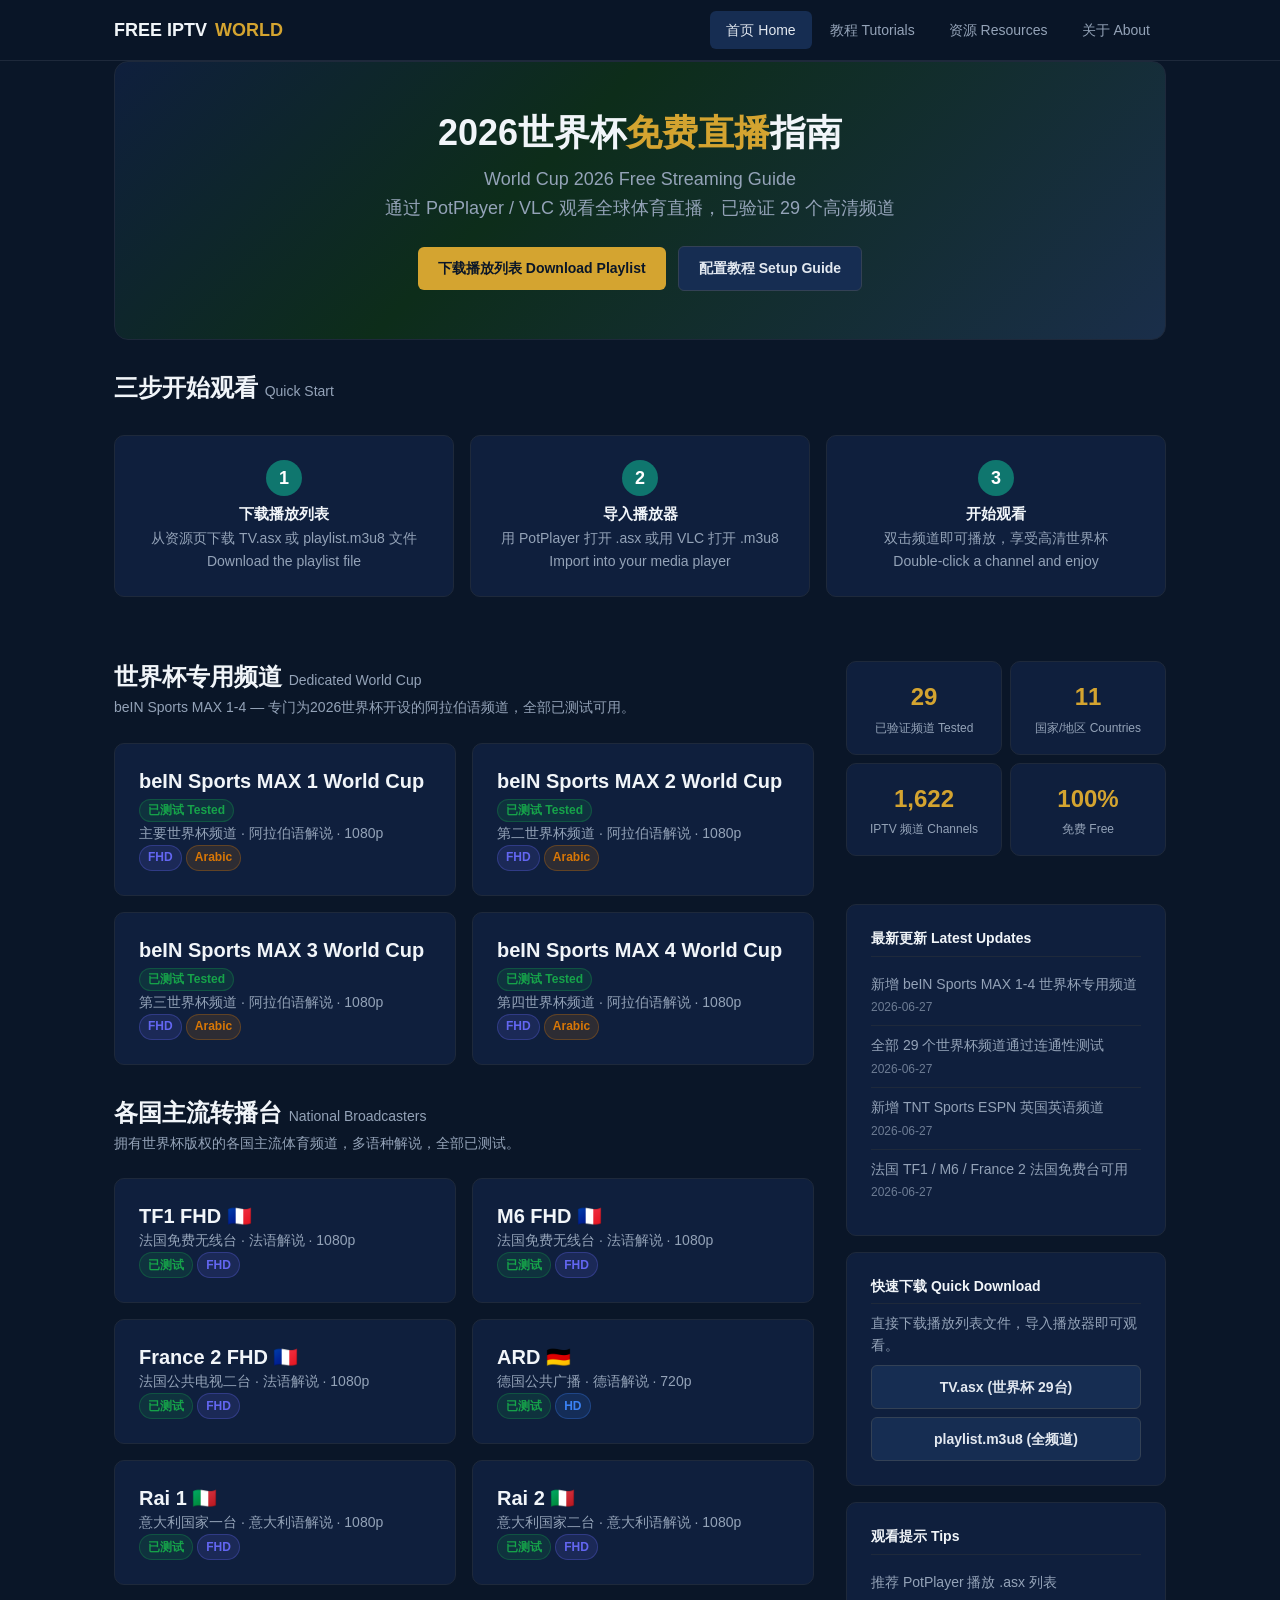
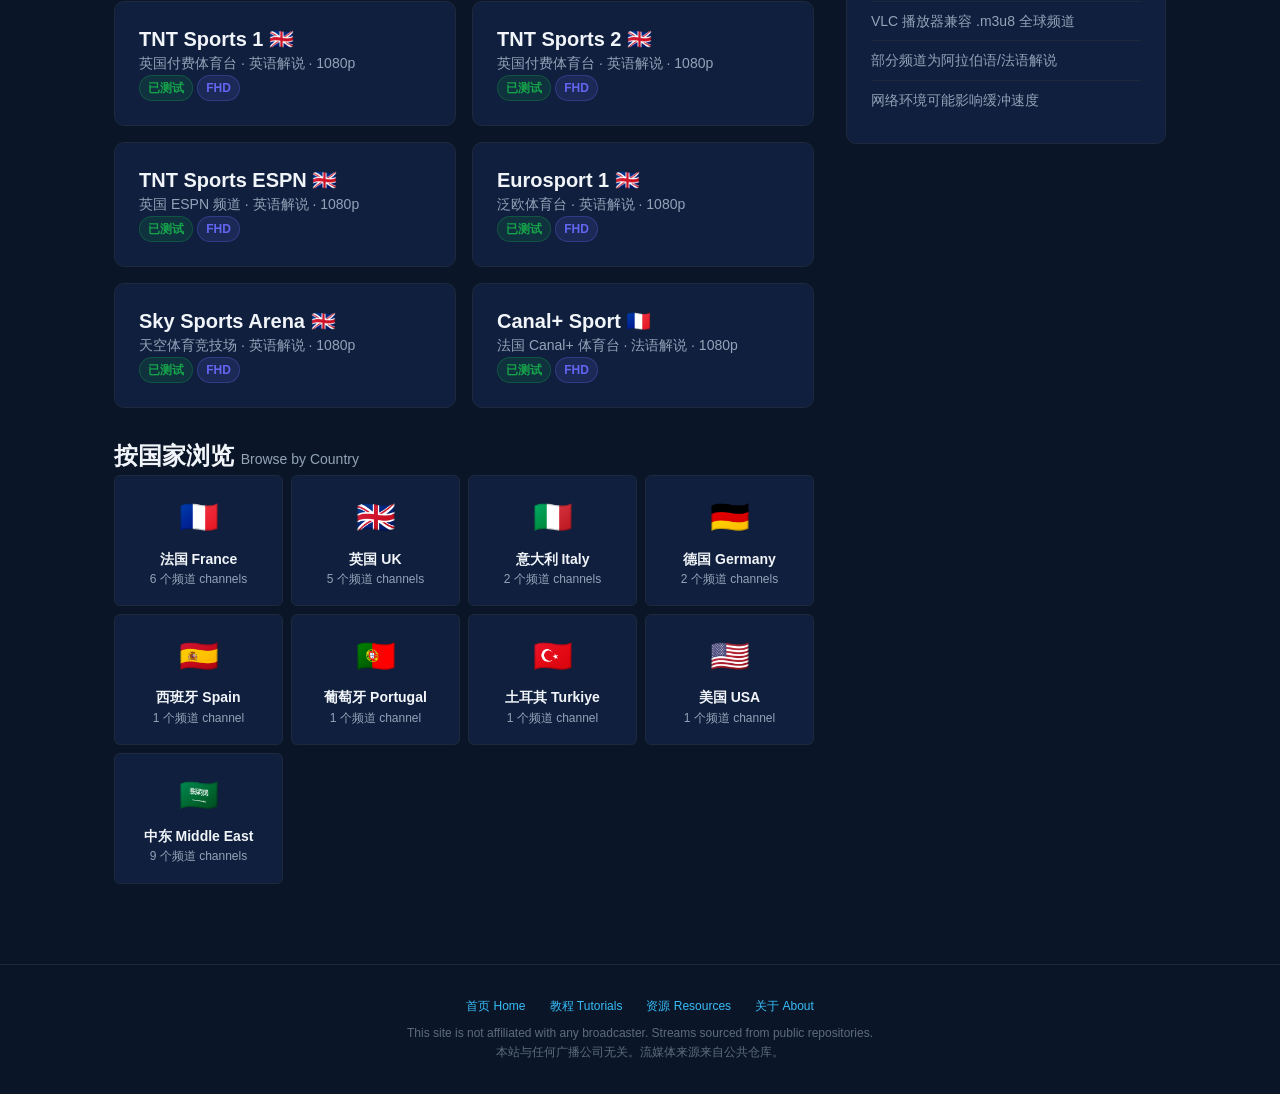
==== index.html @ 7b0de7ef "Force re-commit to fix UTF-8 encoding" ====
<!DOCTYPE html>
<html lang="zh-CN">
<head>
<meta charset="UTF-8">
<meta name="viewport" content="width=device-width, initial-scale=1.0">
<title>2026世界杯免费直播指南 — World Cup 2026 Free Streaming Guide</title>
<meta name="description" content="免费的2026世界杯IPTV直播指南，支持PotPlayer/VLC播放。已验证29个频道，覆盖11个国家。Free World Cup 2026 IPTV streaming guide with tested channels.">
<meta name="keywords" content="世界杯直播,2026世界杯,免费IPTV,PotPlayer IPTV,VLC IPTV,beIN Sports,M3U播放列表,ASX播放列表,体育直播,足球直播,World Cup streaming,free IPTV">
<link rel="canonical" href="https://mmwei258.github.io/">
<link rel="alternate" hreflang="en" href="https://mmwei258.github.io/index.html">
<link rel="alternate" hreflang="zh-CN" href="https://mmwei258.github.io/index.html">
<meta property="og:title" content="2026世界杯免费直播指南 — World Cup 2026 Free Streaming Guide">
<meta property="og:description" content="免费的2026世界杯IPTV直播指南，支持PotPlayer/VLC播放。已验证29个频道，覆盖11个国家。">
<meta property="og:url" content="https://mmwei258.github.io/">
<meta property="og:type" content="website">
<meta property="og:locale" content="zh_CN">
<meta property="og:locale:alternate" content="en_US">
<meta name="twitter:card" content="summary_large_image">
<meta name="twitter:title" content="2026世界杯免费直播指南">
<meta name="twitter:description" content="免费IPTV世界杯直播指南，已验证29个频道，覆盖11个国家。">
<script type="application/ld+json">
{
  "@context": "https://schema.org",
  "@type": "WebSite",
  "name": "FREE IPTV WORLD — 2026世界杯直播指南",
  "description": "免费的2026世界杯IPTV直播指南，支持PotPlayer/VLC播放。已验证29个频道，覆盖11个国家。",
  "url": "https://mmwei258.github.io/",
  "inLanguage": ["zh-CN", "en-US"]
}
</script>
<link rel="stylesheet" href="css/style.css">
</head>
<body>

<header class="site-header">
  <div class="header-inner">
    <a href="index.html" class="site-logo">FREE IPTV <span>WORLD</span></a>
    <input type="checkbox" id="nav-toggle" class="nav-toggle">
    <label for="nav-toggle" class="nav-toggle-label">&#9776;</label>
    <nav class="nav-menu">
      <a href="index.html" class="active">首页 Home</a>
      <a href="tutorials.html">教程 Tutorials</a>
      <a href="resources.html">资源 Resources</a>
      <a href="about.html">关于 About</a>
    </nav>
  </div>
</header>

<main class="container">

  <!-- ====== Hero ====== -->
  <section class="hero">
    <h1>2026世界杯<span>免费直播</span>指南</h1>
    <p>World Cup 2026 Free Streaming Guide<br>
    通过 PotPlayer / VLC 观看全球体育直播，已验证 29 个高清频道</p>
    <a href="resources.html" class="btn btn-primary">下载播放列表 Download Playlist</a>
    <a href="tutorials.html" class="btn btn-secondary" style="margin-left:8px">配置教程 Setup Guide</a>
  </section>

  <!-- ====== Quick Start 3 Steps ====== -->
  <section>
    <h2 class="section-title">三步开始观看 <span class="lang-en">Quick Start</span></h2>
    <div class="steps">
      <div class="step">
        <div class="step-num">1</div>
        <h3>下载播放列表</h3>
        <p>从资源页下载 TV.asx 或 playlist.m3u8 文件<br><span class="lang-en">Download the playlist file</span></p>
      </div>
      <div class="step">
        <div class="step-num">2</div>
        <h3>导入播放器</h3>
        <p>用 PotPlayer 打开 .asx 或用 VLC 打开 .m3u8<br><span class="lang-en">Import into your media player</span></p>
      </div>
      <div class="step">
        <div class="step-num">3</div>
        <h3>开始观看</h3>
        <p>双击频道即可播放，享受高清世界杯<br><span class="lang-en">Double-click a channel and enjoy</span></p>
      </div>
    </div>
  </section>

  <div class="page-grid">

    <!-- ====== Main Content ====== -->
    <div>

      <!-- Featured: beIN MAX World Cup -->
      <section>
        <h2 class="section-title">世界杯专用频道 <span class="lang-en">Dedicated World Cup</span></h2>
        <p class="section-subtitle">beIN Sports MAX 1-4 — 专门为2026世界杯开设的阿拉伯语频道，全部已测试可用。</p>
        <div class="card-grid">
          <div class="card">
            <h3>beIN Sports MAX 1 World Cup <span class="badge badge-tested">已测试 Tested</span></h3>
            <p class="text-muted text-sm">主要世界杯频道 · 阿拉伯语解说 · 1080p</p>
            <span class="badge badge-fhd">FHD</span>
            <span class="badge badge-arabic">Arabic</span>
          </div>
          <div class="card">
            <h3>beIN Sports MAX 2 World Cup <span class="badge badge-tested">已测试 Tested</span></h3>
            <p class="text-muted text-sm">第二世界杯频道 · 阿拉伯语解说 · 1080p</p>
            <span class="badge badge-fhd">FHD</span>
            <span class="badge badge-arabic">Arabic</span>
          </div>
          <div class="card">
            <h3>beIN Sports MAX 3 World Cup <span class="badge badge-tested">已测试 Tested</span></h3>
            <p class="text-muted text-sm">第三世界杯频道 · 阿拉伯语解说 · 1080p</p>
            <span class="badge badge-fhd">FHD</span>
            <span class="badge badge-arabic">Arabic</span>
          </div>
          <div class="card">
            <h3>beIN Sports MAX 4 World Cup <span class="badge badge-tested">已测试 Tested</span></h3>
            <p class="text-muted text-sm">第四世界杯频道 · 阿拉伯语解说 · 1080p</p>
            <span class="badge badge-fhd">FHD</span>
            <span class="badge badge-arabic">Arabic</span>
          </div>
        </div>
      </section>

      <!-- Featured: Popular Broadcasters -->
      <section class="mt-xl">
        <h2 class="section-title">各国主流转播台 <span class="lang-en">National Broadcasters</span></h2>
        <p class="section-subtitle">拥有世界杯版权的各国主流体育频道，多语种解说，全部已测试。</p>
        <div class="card-grid">
          <div class="card">
            <h3>TF1 FHD <span class="flag">🇫🇷</span></h3>
            <p class="text-muted text-sm">法国免费无线台 · 法语解说 · 1080p</p>
            <span class="badge badge-tested">已测试</span>
            <span class="badge badge-fhd">FHD</span>
          </div>
          <div class="card">
            <h3>M6 FHD <span class="flag">🇫🇷</span></h3>
            <p class="text-muted text-sm">法国免费无线台 · 法语解说 · 1080p</p>
            <span class="badge badge-tested">已测试</span>
            <span class="badge badge-fhd">FHD</span>
          </div>
          <div class="card">
            <h3>France 2 FHD <span class="flag">🇫🇷</span></h3>
            <p class="text-muted text-sm">法国公共电视二台 · 法语解说 · 1080p</p>
            <span class="badge badge-tested">已测试</span>
            <span class="badge badge-fhd">FHD</span>
          </div>
          <div class="card">
            <h3>ARD <span class="flag">🇩🇪</span></h3>
            <p class="text-muted text-sm">德国公共广播 · 德语解说 · 720p</p>
            <span class="badge badge-tested">已测试</span>
            <span class="badge badge-hd">HD</span>
          </div>
          <div class="card">
            <h3>Rai 1 <span class="flag">🇮🇹</span></h3>
            <p class="text-muted text-sm">意大利国家一台 · 意大利语解说 · 1080p</p>
            <span class="badge badge-tested">已测试</span>
            <span class="badge badge-fhd">FHD</span>
          </div>
          <div class="card">
            <h3>Rai 2 <span class="flag">🇮🇹</span></h3>
            <p class="text-muted text-sm">意大利国家二台 · 意大利语解说 · 1080p</p>
            <span class="badge badge-tested">已测试</span>
            <span class="badge badge-fhd">FHD</span>
          </div>
          <div class="card">
            <h3>TNT Sports 1 <span class="flag">🇬🇧</span></h3>
            <p class="text-muted text-sm">英国付费体育台 · 英语解说 · 1080p</p>
            <span class="badge badge-tested">已测试</span>
            <span class="badge badge-fhd">FHD</span>
          </div>
          <div class="card">
            <h3>TNT Sports 2 <span class="flag">🇬🇧</span></h3>
            <p class="text-muted text-sm">英国付费体育台 · 英语解说 · 1080p</p>
            <span class="badge badge-tested">已测试</span>
            <span class="badge badge-fhd">FHD</span>
          </div>
          <div class="card">
            <h3>TNT Sports ESPN <span class="flag">🇬🇧</span></h3>
            <p class="text-muted text-sm">英国 ESPN 频道 · 英语解说 · 1080p</p>
            <span class="badge badge-tested">已测试</span>
            <span class="badge badge-fhd">FHD</span>
          </div>
          <div class="card">
            <h3>Eurosport 1 <span class="flag">🇬🇧</span></h3>
            <p class="text-muted text-sm">泛欧体育台 · 英语解说 · 1080p</p>
            <span class="badge badge-tested">已测试</span>
            <span class="badge badge-fhd">FHD</span>
          </div>
          <div class="card">
            <h3>Sky Sports Arena <span class="flag">🇬🇧</span></h3>
            <p class="text-muted text-sm">天空体育竞技场 · 英语解说 · 1080p</p>
            <span class="badge badge-tested">已测试</span>
            <span class="badge badge-fhd">FHD</span>
          </div>
          <div class="card">
            <h3>Canal+ Sport <span class="flag">🇫🇷</span></h3>
            <p class="text-muted text-sm">法国 Canal+ 体育台 · 法语解说 · 1080p</p>
            <span class="badge badge-tested">已测试</span>
            <span class="badge badge-fhd">FHD</span>
          </div>
        </div>
      </section>

      <!-- Country Quick Links -->
      <section class="mt-xl">
        <h2 class="section-title">按国家浏览 <span class="lang-en">Browse by Country</span></h2>
        <div class="country-grid">
          <a href="resources.html#fr" class="country-card">
            <div class="country-flag">🇫🇷</div>
            <div class="country-name">法国 France</div>
            <div class="country-count">6 个频道 channels</div>
          </a>
          <a href="resources.html#uk" class="country-card">
            <div class="country-flag">🇬🇧</div>
            <div class="country-name">英国 UK</div>
            <div class="country-count">5 个频道 channels</div>
          </a>
          <a href="resources.html#it" class="country-card">
            <div class="country-flag">🇮🇹</div>
            <div class="country-name">意大利 Italy</div>
            <div class="country-count">2 个频道 channels</div>
          </a>
          <a href="resources.html#de" class="country-card">
            <div class="country-flag">🇩🇪</div>
            <div class="country-name">德国 Germany</div>
            <div class="country-count">2 个频道 channels</div>
          </a>
          <a href="resources.html#es" class="country-card">
            <div class="country-flag">🇪🇸</div>
            <div class="country-name">西班牙 Spain</div>
            <div class="country-count">1 个频道 channel</div>
          </a>
          <a href="resources.html#pt" class="country-card">
            <div class="country-flag">🇵🇹</div>
            <div class="country-name">葡萄牙 Portugal</div>
            <div class="country-count">1 个频道 channel</div>
          </a>
          <a href="resources.html#tr" class="country-card">
            <div class="country-flag">🇹🇷</div>
            <div class="country-name">土耳其 Turkiye</div>
            <div class="country-count">1 个频道 channel</div>
          </a>
          <a href="resources.html#us" class="country-card">
            <div class="country-flag">🇺🇸</div>
            <div class="country-name">美国 USA</div>
            <div class="country-count">1 个频道 channel</div>
          </a>
          <a href="resources.html#ar" class="country-card">
            <div class="country-flag">🇸🇦</div>
            <div class="country-name">中东 Middle East</div>
            <div class="country-count">9 个频道 channels</div>
          </a>
        </div>
      </section>

    </div>

    <!-- ====== Sidebar ====== -->
    <aside class="sidebar">
      <div class="stats-bar" style="margin-top:0;grid-template-columns:1fr 1fr;">
        <div class="stat-item">
          <div class="stat-value">29</div>
          <div class="stat-label">已验证频道 Tested</div>
        </div>
        <div class="stat-item">
          <div class="stat-value">11</div>
          <div class="stat-label">国家/地区 Countries</div>
        </div>
        <div class="stat-item">
          <div class="stat-value">1,622</div>
          <div class="stat-label">IPTV 频道 Channels</div>
        </div>
        <div class="stat-item">
          <div class="stat-value">100%</div>
          <div class="stat-label">免费 Free</div>
        </div>
      </div>

      <div class="sidebar-card">
        <h3>最新更新 Latest Updates</h3>
        <ul>
          <li>
            新增 beIN Sports MAX 1-4 世界杯专用频道<br>
            <time>2026-06-27</time>
          </li>
          <li>
            全部 29 个世界杯频道通过连通性测试<br>
            <time>2026-06-27</time>
          </li>
          <li>
            新增 TNT Sports ESPN 英国英语频道<br>
            <time>2026-06-27</time>
          </li>
          <li>
            法国 TF1 / M6 / France 2 法国免费台可用<br>
            <time>2026-06-27</time>
          </li>
        </ul>
      </div>

      <div class="sidebar-card">
        <h3>快速下载 Quick Download</h3>
        <p class="text-sm text-muted" style="margin-bottom:var(--space-sm)">直接下载播放列表文件，导入播放器即可观看。</p>
        <a href="assets/downloads/TV.asx" class="btn btn-secondary" style="width:100%;justify-content:center;margin-bottom:var(--space-sm)">TV.asx (世界杯 29台)</a>
        <a href="assets/downloads/playlist.m3u8" class="btn btn-secondary" style="width:100%;justify-content:center">playlist.m3u8 (全频道)</a>
      </div>

      <div class="sidebar-card">
        <h3>观看提示 Tips</h3>
        <ul>
          <li>推荐 PotPlayer 播放 .asx 列表</li>
          <li>VLC 播放器兼容 .m3u8 全球频道</li>
          <li>部分频道为阿拉伯语/法语解说</li>
          <li>网络环境可能影响缓冲速度</li>
        </ul>
      </div>
    </aside>

  </div>

</main>

<footer class="site-footer">
  <div class="footer-links">
    <a href="index.html">首页 Home</a>
    <a href="tutorials.html">教程 Tutorials</a>
    <a href="resources.html">资源 Resources</a>
    <a href="about.html">关于 About</a>
  </div>
  <p class="footer-disclaimer">This site is not affiliated with any broadcaster. Streams sourced from public repositories.<br>本站与任何广播公司无关。流媒体来源来自公共仓库。</p>
</footer>

<script src="js/main.js"></script>
</body>
</html>
<!-- fix encoding -->
---- css/style.css ----
/* ===== CSS Custom Properties ===== */
:root {
  --bg-deep: #0a1628;
  --bg-card: #0f1f3d;
  --bg-elevated: #162d52;
  --bg-input: #0f172a;

  --border-subtle: #1e293b;
  --border-default: #334155;
  --border-active: #0f766e;

  --text-primary: #e2e8f0;
  --text-secondary: #94a3b8;
  --text-heading: #f1f5f9;
  --text-accent: #facc15;
  --text-link: #38bdf8;

  --accent-gold: #d4a430;
  --accent-green: #16a34a;
  --accent-red: #ef4444;
  --accent-blue: #3b82f6;
  --accent-teal: #0f766e;
  --accent-purple: #8b5cf6;

  --status-tested: #16a34a;
  --status-hd: #3b82f6;
  --status-fhd: #6366f1;
  --status-hevc: #8b5cf6;
  --status-arabic: #d97706;

  --space-xs: 0.25rem;
  --space-sm: 0.5rem;
  --space-md: 1rem;
  --space-lg: 1.5rem;
  --space-xl: 2rem;
  --space-2xl: 3rem;

  --text-xs: 0.75rem;
  --text-sm: 0.875rem;
  --text-base: 0.9375rem;
  --text-lg: 1.125rem;
  --text-xl: 1.25rem;
  --text-2xl: 1.5rem;
  --text-3xl: 2rem;

  --max-width: 1100px;
  --radius-sm: 6px;
  --radius-md: 10px;
  --radius-lg: 14px;
}

/* ===== Reset & Base ===== */
*, *::before, *::after { box-sizing: border-box; margin: 0; padding: 0; }

html { scroll-behavior: smooth; scroll-padding-top: 70px; }

body {
  background: var(--bg-deep);
  color: var(--text-primary);
  font-family: "Inter", "Segoe UI", "Noto Sans SC", "Microsoft YaHei", -apple-system, BlinkMacSystemFont, sans-serif;
  font-size: var(--text-base);
  line-height: 1.6;
  -webkit-font-smoothing: antialiased;
}

a { color: var(--text-link); text-decoration: none; transition: color 0.2s; }
a:hover { color: var(--text-accent); }

img { max-width: 100%; height: auto; display: block; }

h1, h2, h3, h4 { color: var(--text-heading); line-height: 1.3; }

h1 { font-size: var(--text-3xl); font-weight: 700; }
h2 { font-size: var(--text-2xl); font-weight: 600; }
h3 { font-size: var(--text-xl); font-weight: 600; }

::selection { background: var(--accent-teal); color: #fff; }

::-webkit-scrollbar { width: 6px; height: 6px; }
::-webkit-scrollbar-track { background: var(--bg-deep); }
::-webkit-scrollbar-thumb { background: var(--border-default); border-radius: 3px; }
::-webkit-scrollbar-thumb:hover { background: #475569; }

/* ===== Layout ===== */
.container { max-width: var(--max-width); margin: 0 auto; padding: 0 var(--space-lg); }

.page-grid {
  display: grid;
  gap: var(--space-xl);
  padding: var(--space-xl) 0;
}
@media (min-width: 768px) {
  .page-grid { grid-template-columns: 1fr 320px; }
}

/* ===== Header & Navigation ===== */
.site-header {
  position: sticky;
  top: 0;
  z-index: 100;
  background: rgba(10, 22, 40, 0.92);
  backdrop-filter: blur(12px);
  border-bottom: 1px solid var(--border-subtle);
}

.header-inner {
  max-width: var(--max-width);
  margin: 0 auto;
  display: flex;
  align-items: center;
  justify-content: space-between;
  padding: 0 var(--space-lg);
  height: 60px;
}

.site-logo {
  font-size: var(--text-lg);
  font-weight: 700;
  color: var(--text-heading);
  display: flex;
  align-items: center;
  gap: var(--space-sm);
}
.site-logo span { color: var(--accent-gold); }

.nav-toggle { display: none; }
.nav-toggle-label { display: none; cursor: pointer; padding: var(--space-sm); }

.nav-menu { display: flex; gap: 2px; }
.nav-menu a {
  color: var(--text-secondary);
  padding: var(--space-sm) var(--space-md);
  border-radius: var(--radius-sm);
  font-size: var(--text-sm);
  font-weight: 500;
  transition: color 0.2s, background 0.2s;
}
.nav-menu a:hover, .nav-menu a.active {
  color: var(--text-primary);
  background: var(--bg-elevated);
}

@media (max-width: 767px) {
  .nav-toggle-label { display: block; }
  .nav-menu {
    display: none;
    position: absolute;
    top: 60px;
    left: 0;
    right: 0;
    background: rgba(10, 22, 40, 0.98);
    backdrop-filter: blur(12px);
    flex-direction: column;
    padding: var(--space-md);
    border-bottom: 1px solid var(--border-subtle);
  }
  .nav-toggle:checked ~ .nav-menu { display: flex; }
}

/* ===== Hero ===== */
.hero {
  background: linear-gradient(135deg, var(--bg-card) 0%, #0d2d1a 40%, #1a2e4a 100%);
  border: 1px solid var(--border-subtle);
  border-radius: var(--radius-lg);
  padding: var(--space-2xl) var(--space-xl);
  text-align: center;
  margin-bottom: var(--space-xl);
}
.hero h1 { font-size: 2.25rem; margin-bottom: var(--space-sm); }
.hero h1 span { color: var(--accent-gold); }
.hero p { color: var(--text-secondary); font-size: var(--text-lg); max-width: 640px; margin: 0 auto var(--space-lg); }
@media (max-width: 767px) {
  .hero { padding: var(--space-xl) var(--space-md); }
  .hero h1 { font-size: var(--text-3xl); }
  .hero p { font-size: var(--text-base); }
}

/* ===== Buttons ===== */
.btn {
  display: inline-flex;
  align-items: center;
  gap: var(--space-sm);
  padding: 0.625rem 1.25rem;
  border-radius: var(--radius-sm);
  font-weight: 600;
  font-size: var(--text-sm);
  cursor: pointer;
  transition: all 0.2s;
  border: none;
  text-decoration: none;
}
.btn-primary { background: var(--accent-gold); color: #0a1628; }
.btn-primary:hover { background: #e5b840; color: #0a1628; }
.btn-secondary { background: var(--bg-elevated); color: var(--text-primary); border: 1px solid var(--border-default); }
.btn-secondary:hover { background: #1e3a5f; color: var(--text-primary); }
.btn-accent { background: var(--accent-teal); color: #fff; }
.btn-accent:hover { background: #14b8a6; color: #fff; }

/* ===== Cards ===== */
.card {
  background: var(--bg-card);
  border: 1px solid var(--border-subtle);
  border-radius: var(--radius-md);
  padding: var(--space-lg);
  transition: border-color 0.2s, transform 0.15s;
}
.card:hover { border-color: var(--border-default); }

.card-grid {
  display: grid;
  grid-template-columns: repeat(auto-fill, minmax(280px, 1fr));
  gap: var(--space-md);
}

/* ===== Steps ===== */
.steps {
  display: grid;
  grid-template-columns: repeat(auto-fit, minmax(200px, 1fr));
  gap: var(--space-md);
  margin: var(--space-xl) 0;
}
.step {
  background: var(--bg-card);
  border: 1px solid var(--border-subtle);
  border-radius: var(--radius-md);
  padding: var(--space-lg);
  text-align: center;
  position: relative;
}
.step-num {
  width: 36px; height: 36px;
  background: var(--accent-teal);
  color: #fff;
  border-radius: 50%;
  display: flex; align-items: center; justify-content: center;
  font-weight: 700; font-size: var(--text-lg);
  margin: 0 auto var(--space-sm);
}
.step h3 { font-size: var(--text-base); margin-bottom: var(--space-xs); }
.step p { color: var(--text-secondary); font-size: var(--text-sm); }

/* ===== Badges ===== */
.badge {
  display: inline-flex;
  align-items: center;
  gap: 3px;
  padding: 0.15rem 0.5rem;
  border-radius: 9999px;
  font-size: var(--text-xs);
  font-weight: 600;
  white-space: nowrap;
}
.badge-tested { background: rgba(22,163,74,0.15); color: var(--status-tested); border: 1px solid rgba(22,163,74,0.3); }
.badge-hd { background: rgba(59,130,246,0.15); color: var(--status-hd); border: 1px solid rgba(59,130,246,0.3); }
.badge-fhd { background: rgba(99,102,241,0.15); color: var(--status-fhd); border: 1px solid rgba(99,102,241,0.3); }
.badge-hevc { background: rgba(139,92,246,0.15); color: var(--status-hevc); border: 1px solid rgba(139,92,246,0.3); }
.badge-arabic { background: rgba(217,119,6,0.15); color: var(--status-arabic); border: 1px solid rgba(217,119,6,0.3); }
.badge-live { background: rgba(239,68,68,0.15); color: var(--accent-red); border: 1px solid rgba(239,68,68,0.3); animation: pulse 2s infinite; }
@keyframes pulse { 0%,100% { opacity:1; } 50% { opacity:0.6; } }

/* ===== Stats Bar ===== */
.stats-bar {
  display: grid;
  grid-template-columns: repeat(auto-fit, minmax(140px, 1fr));
  gap: var(--space-sm);
  margin: var(--space-xl) 0;
}
.stat-item {
  background: var(--bg-card);
  border: 1px solid var(--border-subtle);
  border-radius: var(--radius-md);
  padding: var(--space-md);
  text-align: center;
}
.stat-value { font-size: var(--text-2xl); font-weight: 700; color: var(--accent-gold); }
.stat-label { font-size: var(--text-xs); color: var(--text-secondary); margin-top: 2px; }

/* ===== Sidebar ===== */
.sidebar { display: flex; flex-direction: column; gap: var(--space-md); }
.sidebar-card {
  background: var(--bg-card);
  border: 1px solid var(--border-subtle);
  border-radius: var(--radius-md);
  padding: var(--space-lg);
}
.sidebar-card h3 {
  font-size: var(--text-sm);
  font-weight: 600;
  color: var(--text-heading);
  margin-bottom: var(--space-sm);
  padding-bottom: var(--space-sm);
  border-bottom: 1px solid var(--border-subtle);
}
.sidebar-card ul { list-style: none; }
.sidebar-card li {
  padding: var(--space-sm) 0;
  border-bottom: 1px solid var(--border-subtle);
  font-size: var(--text-sm);
  color: var(--text-secondary);
}
.sidebar-card li:last-child { border-bottom: none; }
.sidebar-card li time { font-size: var(--text-xs); color: var(--text-secondary); opacity: 0.7; }

/* ===== Country Grid (Home) ===== */
.country-grid {
  display: grid;
  grid-template-columns: repeat(auto-fill, minmax(140px, 1fr));
  gap: var(--space-sm);
}
.country-card {
  background: var(--bg-card);
  border: 1px solid var(--border-subtle);
  border-radius: var(--radius-sm);
  padding: var(--space-md);
  text-align: center;
  transition: border-color 0.2s;
}
.country-card:hover { border-color: var(--border-active); }
.country-flag { font-size: 2rem; margin-bottom: var(--space-xs); }
.country-name { font-size: var(--text-sm); font-weight: 600; color: var(--text-heading); }
.country-count { font-size: var(--text-xs); color: var(--text-secondary); }

/* ===== Channel Table (Resources) ===== */
.channel-table { width: 100%; border-collapse: collapse; font-size: var(--text-sm); }
.channel-table thead { background: var(--bg-input); }
.channel-table th {
  padding: var(--space-sm) var(--space-md);
  text-align: left;
  font-weight: 600;
  color: var(--text-secondary);
  font-size: var(--text-xs);
  text-transform: uppercase;
  letter-spacing: 0.05em;
  border-bottom: 1px solid var(--border-default);
}
.channel-table td {
  padding: var(--space-sm) var(--space-md);
  border-bottom: 1px solid var(--border-subtle);
  vertical-align: middle;
}
.channel-table tr:hover td { background: rgba(255,255,255,0.02); }
.chan-name { font-weight: 500; color: var(--text-heading); }
.chan-country { color: var(--text-secondary); }
.chan-group {
  background: rgba(15,118,110,0.1);
  color: var(--accent-teal);
  font-weight: 700;
  font-size: var(--text-xs);
  text-transform: uppercase;
  letter-spacing: 0.05em;
}
.chan-group td { padding-top: var(--space-md); padding-bottom: 4px; border-bottom: none; }

@media (max-width: 767px) {
  .channel-table thead { display: none; }
  .channel-table tr { display: block; margin-bottom: var(--space-sm); border: 1px solid var(--border-subtle); border-radius: var(--radius-sm); }
  .channel-table td { display: block; text-align: right; padding: var(--space-xs) var(--space-sm); }
  .channel-table td::before { content: attr(data-label); float: left; font-weight: 600; color: var(--text-secondary); }
  .chan-group td { text-align: left; }
}

/* ===== Download Cards ===== */
.dl-grid {
  display: grid;
  grid-template-columns: repeat(auto-fill, minmax(250px, 1fr));
  gap: var(--space-md);
}
.dl-card {
  background: var(--bg-card);
  border: 1px solid var(--border-subtle);
  border-radius: var(--radius-md);
  padding: var(--space-lg);
  display: flex;
  flex-direction: column;
  gap: var(--space-sm);
}
.dl-icon { font-size: 2rem; }
.dl-filename { font-weight: 600; color: var(--text-heading); word-break: break-all; }
.dl-meta { display: flex; gap: var(--space-sm); flex-wrap: wrap; }
.dl-desc { font-size: var(--text-sm); color: var(--text-secondary); flex: 1; }
.dl-actions { display: flex; gap: var(--space-sm); }

/* ===== Tabs (Tutorials) ===== */
.tabs { display: flex; gap: 2px; margin-bottom: var(--space-lg); border-bottom: 1px solid var(--border-subtle); }
.tab-btn {
  padding: var(--space-sm) var(--space-lg);
  background: none;
  border: none;
  color: var(--text-secondary);
  font-size: var(--text-sm);
  font-weight: 500;
  cursor: pointer;
  border-bottom: 2px solid transparent;
  transition: color 0.2s, border-color 0.2s;
  font-family: inherit;
}
.tab-btn:hover { color: var(--text-primary); }
.tab-btn.active { color: var(--accent-teal); border-bottom-color: var(--accent-teal); }

.tab-panel { display: none; }
.tab-panel.active { display: block; }

/* ===== Tutorial Steps ===== */
.tutorial-step {
  display: flex;
  gap: var(--space-lg);
  padding: var(--space-lg) 0;
  border-bottom: 1px solid var(--border-subtle);
}
.tutorial-step:last-child { border-bottom: none; }
.tut-num {
  flex-shrink: 0;
  width: 40px; height: 40px;
  background: var(--bg-elevated);
  border: 2px solid var(--border-default);
  border-radius: 50%;
  display: flex; align-items: center; justify-content: center;
  font-weight: 700; color: var(--accent-teal);
}
.tut-body { flex: 1; }
.tut-body h4 { font-size: var(--text-base); margin-bottom: var(--space-xs); }
.tut-body p { color: var(--text-secondary); font-size: var(--text-sm); margin-bottom: var(--space-sm); }
.tut-screenshot {
  background: var(--bg-input);
  border: 1px solid var(--border-subtle);
  border-radius: var(--radius-sm);
  aspect-ratio: 16/9;
  display: flex; align-items: center; justify-content: center;
  color: var(--text-secondary);
  font-size: var(--text-sm);
}
@media (max-width: 767px) {
  .tutorial-step { flex-direction: column; gap: var(--space-sm); }
}

/* ===== FAQ Accordion ===== */
.faq { margin-top: var(--space-xl); }
.faq-item {
  border: 1px solid var(--border-subtle);
  border-radius: var(--radius-sm);
  margin-bottom: var(--space-sm);
  overflow: hidden;
}
.faq-q {
  background: var(--bg-card);
  padding: var(--space-md);
  cursor: pointer;
  font-weight: 600;
  display: flex; justify-content: space-between; align-items: center;
  color: var(--text-heading);
}
.faq-q::after { content: "+"; font-size: var(--text-lg); color: var(--text-secondary); }
.faq-item.open .faq-q::after { content: "\2212"; }
.faq-a {
  display: none;
  padding: 0 var(--space-md) var(--space-md);
  color: var(--text-secondary);
  font-size: var(--text-sm);
}
.faq-item.open .faq-a { display: block; }

/* ===== Section Headers ===== */
.section-title {
  font-size: var(--text-2xl);
  margin-bottom: var(--space-xs);
}
.section-subtitle {
  color: var(--text-secondary);
  font-size: var(--text-sm);
  margin-bottom: var(--space-lg);
}

/* ===== Footer ===== */
.site-footer {
  border-top: 1px solid var(--border-subtle);
  padding: var(--space-xl) var(--space-lg);
  margin-top: var(--space-2xl);
  text-align: center;
  color: var(--text-secondary);
  font-size: var(--text-xs);
}
.footer-links { display: flex; gap: var(--space-lg); justify-content: center; margin-bottom: var(--space-sm); flex-wrap: wrap; }
.footer-disclaimer { max-width: 600px; margin: 0 auto; opacity: 0.6; }

/* ===== Affiliate Cards ===== */
.affiliate-card {
  background: var(--bg-card);
  border: 1px solid var(--border-subtle);
  border-radius: var(--radius-md);
  padding: var(--space-lg);
  display: flex;
  gap: var(--space-md);
  align-items: flex-start;
}
.affiliate-card:hover { border-color: var(--border-active); }
.aff-logo { font-size: 2.5rem; flex-shrink: 0; }
.aff-body { flex: 1; }
.aff-body h4 { font-size: var(--text-base); margin-bottom: 2px; }
.aff-body p { font-size: var(--text-sm); color: var(--text-secondary); margin-bottom: var(--space-sm); }
.aff-badge {
  display: inline-block;
  font-size: 10px;
  background: var(--bg-elevated);
  color: var(--text-secondary);
  padding: 2px 8px;
  border-radius: 9999px;
  margin-left: var(--space-sm);
}

/* ===== Page header (non-home) ===== */
.page-header {
  text-align: center;
  padding: var(--space-xl) 0;
}
.page-header h1 { margin-bottom: var(--space-xs); }
.page-header p { color: var(--text-secondary); }

/* ===== Utility ===== */
.text-gold { color: var(--accent-gold); }
.text-teal { color: var(--accent-teal); }
.text-muted { color: var(--text-secondary); }
.text-sm { font-size: var(--text-sm); }
.mt-lg { margin-top: var(--space-lg); }
.mt-xl { margin-top: var(--space-xl); }
.mb-lg { margin-bottom: var(--space-lg); }
.sr-only { position: absolute; width: 1px; height: 1px; padding: 0; margin: -1px; overflow: hidden; clip: rect(0,0,0,0); border: 0; }

.flag { font-size: 1.25rem; line-height: 1; }
.lang-en { font-size: var(--text-sm); color: var(--text-secondary); font-weight: 400; }
.lang-zh { font-weight: 500; }
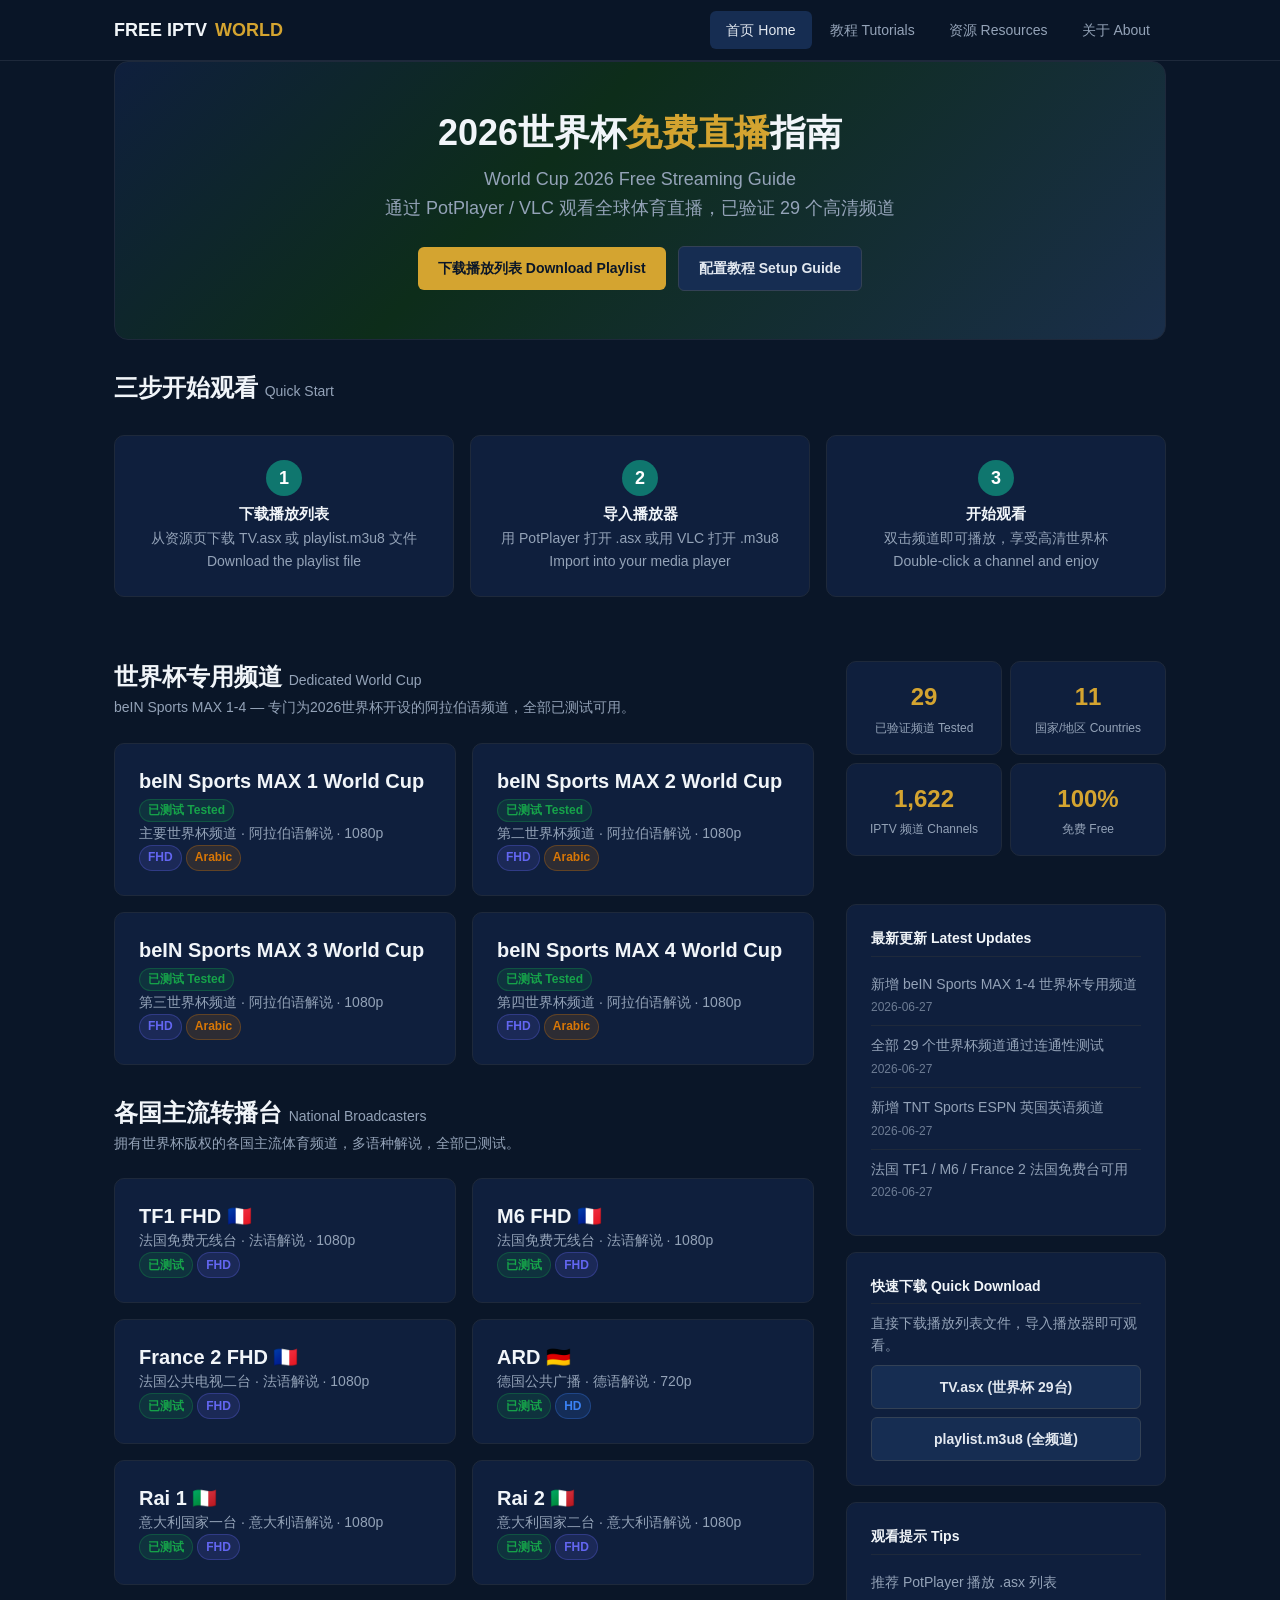
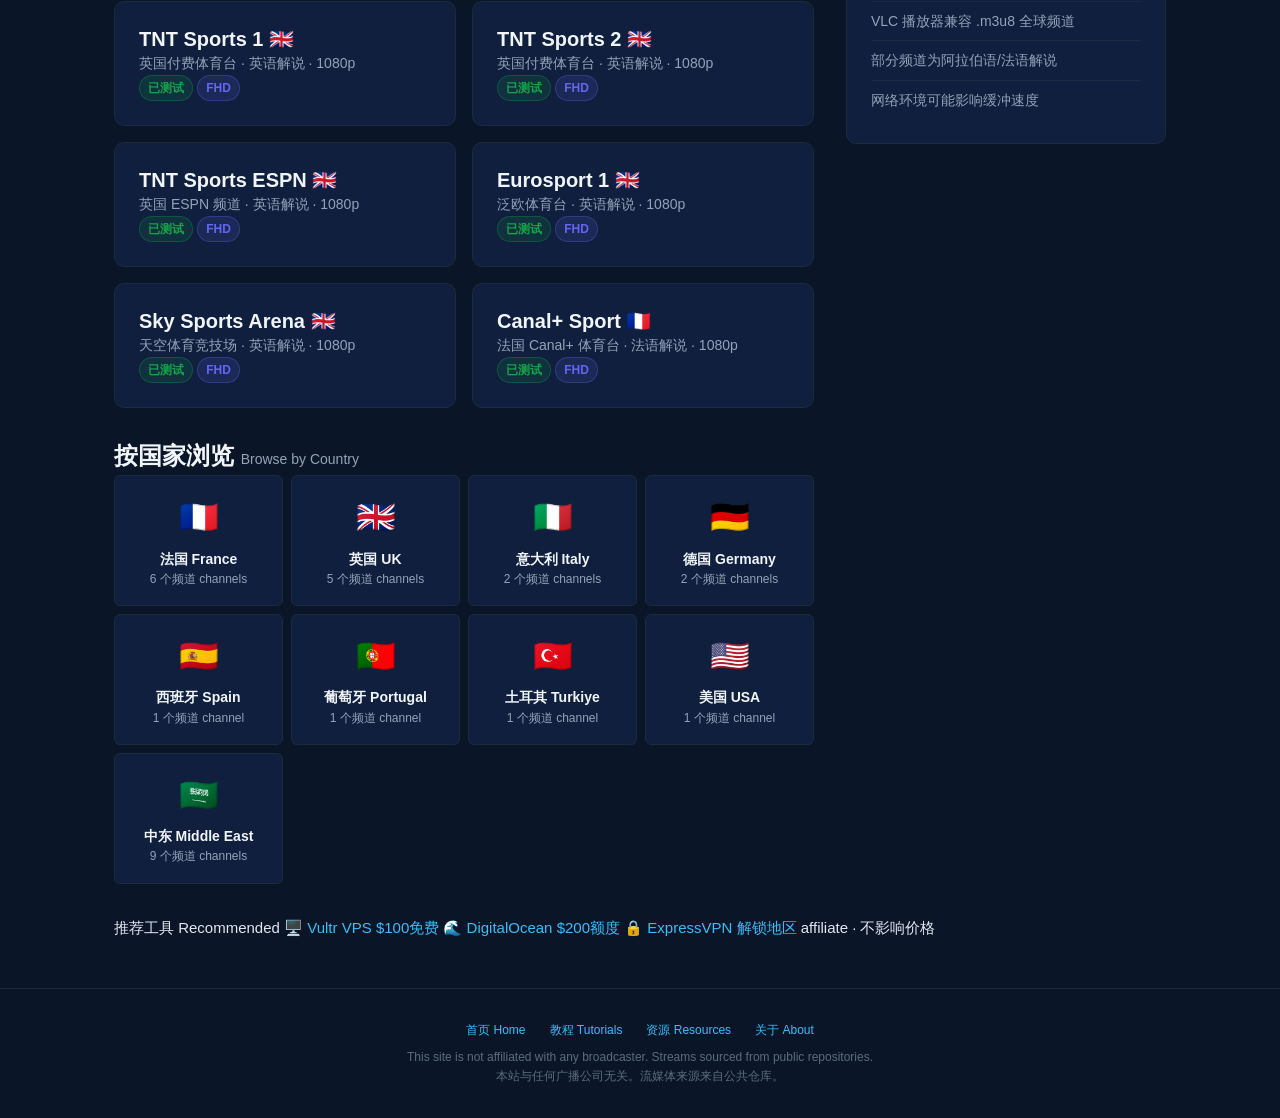
==== commit 2921ba1d: "Fix encoding: restore from live site" ====
--- a/index.html
+++ b/index.html
@@ -1,331 +1 @@
-<!DOCTYPE html>
-<html lang="zh-CN">
-<head>
-<meta charset="UTF-8">
-<meta name="viewport" content="width=device-width, initial-scale=1.0">
-<title>2026世界杯免费直播指南 — World Cup 2026 Free Streaming Guide</title>
-<meta name="description" content="免费的2026世界杯IPTV直播指南，支持PotPlayer/VLC播放。已验证29个频道，覆盖11个国家。Free World Cup 2026 IPTV streaming guide with tested channels.">
-<meta name="keywords" content="世界杯直播,2026世界杯,免费IPTV,PotPlayer IPTV,VLC IPTV,beIN Sports,M3U播放列表,ASX播放列表,体育直播,足球直播,World Cup streaming,free IPTV">
-<link rel="canonical" href="https://mmwei258.github.io/">
-<link rel="alternate" hreflang="en" href="https://mmwei258.github.io/index.html">
-<link rel="alternate" hreflang="zh-CN" href="https://mmwei258.github.io/index.html">
-<meta property="og:title" content="2026世界杯免费直播指南 — World Cup 2026 Free Streaming Guide">
-<meta property="og:description" content="免费的2026世界杯IPTV直播指南，支持PotPlayer/VLC播放。已验证29个频道，覆盖11个国家。">
-<meta property="og:url" content="https://mmwei258.github.io/">
-<meta property="og:type" content="website">
-<meta property="og:locale" content="zh_CN">
-<meta property="og:locale:alternate" content="en_US">
-<meta name="twitter:card" content="summary_large_image">
-<meta name="twitter:title" content="2026世界杯免费直播指南">
-<meta name="twitter:description" content="免费IPTV世界杯直播指南，已验证29个频道，覆盖11个国家。">
-<script type="application/ld+json">
-{
-  "@context": "https://schema.org",
-  "@type": "WebSite",
-  "name": "FREE IPTV WORLD — 2026世界杯直播指南",
-  "description": "免费的2026世界杯IPTV直播指南，支持PotPlayer/VLC播放。已验证29个频道，覆盖11个国家。",
-  "url": "https://mmwei258.github.io/",
-  "inLanguage": ["zh-CN", "en-US"]
-}
-</script>
-<link rel="stylesheet" href="css/style.css">
-</head>
-<body>
-
-<header class="site-header">
-  <div class="header-inner">
-    <a href="index.html" class="site-logo">FREE IPTV <span>WORLD</span></a>
-    <input type="checkbox" id="nav-toggle" class="nav-toggle">
-    <label for="nav-toggle" class="nav-toggle-label">&#9776;</label>
-    <nav class="nav-menu">
-      <a href="index.html" class="active">首页 Home</a>
-      <a href="tutorials.html">教程 Tutorials</a>
-      <a href="resources.html">资源 Resources</a>
-      <a href="about.html">关于 About</a>
-    </nav>
-  </div>
-</header>
-
-<main class="container">
-
-  <!-- ====== Hero ====== -->
-  <section class="hero">
-    <h1>2026世界杯<span>免费直播</span>指南</h1>
-    <p>World Cup 2026 Free Streaming Guide<br>
-    通过 PotPlayer / VLC 观看全球体育直播，已验证 29 个高清频道</p>
-    <a href="resources.html" class="btn btn-primary">下载播放列表 Download Playlist</a>
-    <a href="tutorials.html" class="btn btn-secondary" style="margin-left:8px">配置教程 Setup Guide</a>
-  </section>
-
-  <!-- ====== Quick Start 3 Steps ====== -->
-  <section>
-    <h2 class="section-title">三步开始观看 <span class="lang-en">Quick Start</span></h2>
-    <div class="steps">
-      <div class="step">
-        <div class="step-num">1</div>
-        <h3>下载播放列表</h3>
-        <p>从资源页下载 TV.asx 或 playlist.m3u8 文件<br><span class="lang-en">Download the playlist file</span></p>
-      </div>
-      <div class="step">
-        <div class="step-num">2</div>
-        <h3>导入播放器</h3>
-        <p>用 PotPlayer 打开 .asx 或用 VLC 打开 .m3u8<br><span class="lang-en">Import into your media player</span></p>
-      </div>
-      <div class="step">
-        <div class="step-num">3</div>
-        <h3>开始观看</h3>
-        <p>双击频道即可播放，享受高清世界杯<br><span class="lang-en">Double-click a channel and enjoy</span></p>
-      </div>
-    </div>
-  </section>
-
-  <div class="page-grid">
-
-    <!-- ====== Main Content ====== -->
-    <div>
-
-      <!-- Featured: beIN MAX World Cup -->
-      <section>
-        <h2 class="section-title">世界杯专用频道 <span class="lang-en">Dedicated World Cup</span></h2>
-        <p class="section-subtitle">beIN Sports MAX 1-4 — 专门为2026世界杯开设的阿拉伯语频道，全部已测试可用。</p>
-        <div class="card-grid">
-          <div class="card">
-            <h3>beIN Sports MAX 1 World Cup <span class="badge badge-tested">已测试 Tested</span></h3>
-            <p class="text-muted text-sm">主要世界杯频道 · 阿拉伯语解说 · 1080p</p>
-            <span class="badge badge-fhd">FHD</span>
-            <span class="badge badge-arabic">Arabic</span>
-          </div>
-          <div class="card">
-            <h3>beIN Sports MAX 2 World Cup <span class="badge badge-tested">已测试 Tested</span></h3>
-            <p class="text-muted text-sm">第二世界杯频道 · 阿拉伯语解说 · 1080p</p>
-            <span class="badge badge-fhd">FHD</span>
-            <span class="badge badge-arabic">Arabic</span>
-          </div>
-          <div class="card">
-            <h3>beIN Sports MAX 3 World Cup <span class="badge badge-tested">已测试 Tested</span></h3>
-            <p class="text-muted text-sm">第三世界杯频道 · 阿拉伯语解说 · 1080p</p>
-            <span class="badge badge-fhd">FHD</span>
-            <span class="badge badge-arabic">Arabic</span>
-          </div>
-          <div class="card">
-            <h3>beIN Sports MAX 4 World Cup <span class="badge badge-tested">已测试 Tested</span></h3>
-            <p class="text-muted text-sm">第四世界杯频道 · 阿拉伯语解说 · 1080p</p>
-            <span class="badge badge-fhd">FHD</span>
-            <span class="badge badge-arabic">Arabic</span>
-          </div>
-        </div>
-      </section>
-
-      <!-- Featured: Popular Broadcasters -->
-      <section class="mt-xl">
-        <h2 class="section-title">各国主流转播台 <span class="lang-en">National Broadcasters</span></h2>
-        <p class="section-subtitle">拥有世界杯版权的各国主流体育频道，多语种解说，全部已测试。</p>
-        <div class="card-grid">
-          <div class="card">
-            <h3>TF1 FHD <span class="flag">🇫🇷</span></h3>
-            <p class="text-muted text-sm">法国免费无线台 · 法语解说 · 1080p</p>
-            <span class="badge badge-tested">已测试</span>
-            <span class="badge badge-fhd">FHD</span>
-          </div>
-          <div class="card">
-            <h3>M6 FHD <span class="flag">🇫🇷</span></h3>
-            <p class="text-muted text-sm">法国免费无线台 · 法语解说 · 1080p</p>
-            <span class="badge badge-tested">已测试</span>
-            <span class="badge badge-fhd">FHD</span>
-          </div>
-          <div class="card">
-            <h3>France 2 FHD <span class="flag">🇫🇷</span></h3>
-            <p class="text-muted text-sm">法国公共电视二台 · 法语解说 · 1080p</p>
-            <span class="badge badge-tested">已测试</span>
-            <span class="badge badge-fhd">FHD</span>
-          </div>
-          <div class="card">
-            <h3>ARD <span class="flag">🇩🇪</span></h3>
-            <p class="text-muted text-sm">德国公共广播 · 德语解说 · 720p</p>
-            <span class="badge badge-tested">已测试</span>
-            <span class="badge badge-hd">HD</span>
-          </div>
-          <div class="card">
-            <h3>Rai 1 <span class="flag">🇮🇹</span></h3>
-            <p class="text-muted text-sm">意大利国家一台 · 意大利语解说 · 1080p</p>
-            <span class="badge badge-tested">已测试</span>
-            <span class="badge badge-fhd">FHD</span>
-          </div>
-          <div class="card">
-            <h3>Rai 2 <span class="flag">🇮🇹</span></h3>
-            <p class="text-muted text-sm">意大利国家二台 · 意大利语解说 · 1080p</p>
-            <span class="badge badge-tested">已测试</span>
-            <span class="badge badge-fhd">FHD</span>
-          </div>
-          <div class="card">
-            <h3>TNT Sports 1 <span class="flag">🇬🇧</span></h3>
-            <p class="text-muted text-sm">英国付费体育台 · 英语解说 · 1080p</p>
-            <span class="badge badge-tested">已测试</span>
-            <span class="badge badge-fhd">FHD</span>
-          </div>
-          <div class="card">
-            <h3>TNT Sports 2 <span class="flag">🇬🇧</span></h3>
-            <p class="text-muted text-sm">英国付费体育台 · 英语解说 · 1080p</p>
-            <span class="badge badge-tested">已测试</span>
-            <span class="badge badge-fhd">FHD</span>
-          </div>
-          <div class="card">
-            <h3>TNT Sports ESPN <span class="flag">🇬🇧</span></h3>
-            <p class="text-muted text-sm">英国 ESPN 频道 · 英语解说 · 1080p</p>
-            <span class="badge badge-tested">已测试</span>
-            <span class="badge badge-fhd">FHD</span>
-          </div>
-          <div class="card">
-            <h3>Eurosport 1 <span class="flag">🇬🇧</span></h3>
-            <p class="text-muted text-sm">泛欧体育台 · 英语解说 · 1080p</p>
-            <span class="badge badge-tested">已测试</span>
-            <span class="badge badge-fhd">FHD</span>
-          </div>
-          <div class="card">
-            <h3>Sky Sports Arena <span class="flag">🇬🇧</span></h3>
-            <p class="text-muted text-sm">天空体育竞技场 · 英语解说 · 1080p</p>
-            <span class="badge badge-tested">已测试</span>
-            <span class="badge badge-fhd">FHD</span>
-          </div>
-          <div class="card">
-            <h3>Canal+ Sport <span class="flag">🇫🇷</span></h3>
-            <p class="text-muted text-sm">法国 Canal+ 体育台 · 法语解说 · 1080p</p>
-            <span class="badge badge-tested">已测试</span>
-            <span class="badge badge-fhd">FHD</span>
-          </div>
-        </div>
-      </section>
-
-      <!-- Country Quick Links -->
-      <section class="mt-xl">
-        <h2 class="section-title">按国家浏览 <span class="lang-en">Browse by Country</span></h2>
-        <div class="country-grid">
-          <a href="resources.html#fr" class="country-card">
-            <div class="country-flag">🇫🇷</div>
-            <div class="country-name">法国 France</div>
-            <div class="country-count">6 个频道 channels</div>
-          </a>
-          <a href="resources.html#uk" class="country-card">
-            <div class="country-flag">🇬🇧</div>
-            <div class="country-name">英国 UK</div>
-            <div class="country-count">5 个频道 channels</div>
-          </a>
-          <a href="resources.html#it" class="country-card">
-            <div class="country-flag">🇮🇹</div>
-            <div class="country-name">意大利 Italy</div>
-            <div class="country-count">2 个频道 channels</div>
-          </a>
-          <a href="resources.html#de" class="country-card">
-            <div class="country-flag">🇩🇪</div>
-            <div class="country-name">德国 Germany</div>
-            <div class="country-count">2 个频道 channels</div>
-          </a>
-          <a href="resources.html#es" class="country-card">
-            <div class="country-flag">🇪🇸</div>
-            <div class="country-name">西班牙 Spain</div>
-            <div class="country-count">1 个频道 channel</div>
-          </a>
-          <a href="resources.html#pt" class="country-card">
-            <div class="country-flag">🇵🇹</div>
-            <div class="country-name">葡萄牙 Portugal</div>
-            <div class="country-count">1 个频道 channel</div>
-          </a>
-          <a href="resources.html#tr" class="country-card">
-            <div class="country-flag">🇹🇷</div>
-            <div class="country-name">土耳其 Turkiye</div>
-            <div class="country-count">1 个频道 channel</div>
-          </a>
-          <a href="resources.html#us" class="country-card">
-            <div class="country-flag">🇺🇸</div>
-            <div class="country-name">美国 USA</div>
-            <div class="country-count">1 个频道 channel</div>
-          </a>
-          <a href="resources.html#ar" class="country-card">
-            <div class="country-flag">🇸🇦</div>
-            <div class="country-name">中东 Middle East</div>
-            <div class="country-count">9 个频道 channels</div>
-          </a>
-        </div>
-      </section>
-
-    </div>
-
-    <!-- ====== Sidebar ====== -->
-    <aside class="sidebar">
-      <div class="stats-bar" style="margin-top:0;grid-template-columns:1fr 1fr;">
-        <div class="stat-item">
-          <div class="stat-value">29</div>
-          <div class="stat-label">已验证频道 Tested</div>
-        </div>
-        <div class="stat-item">
-          <div class="stat-value">11</div>
-          <div class="stat-label">国家/地区 Countries</div>
-        </div>
-        <div class="stat-item">
-          <div class="stat-value">1,622</div>
-          <div class="stat-label">IPTV 频道 Channels</div>
-        </div>
-        <div class="stat-item">
-          <div class="stat-value">100%</div>
-          <div class="stat-label">免费 Free</div>
-        </div>
-      </div>
-
-      <div class="sidebar-card">
-        <h3>最新更新 Latest Updates</h3>
-        <ul>
-          <li>
-            新增 beIN Sports MAX 1-4 世界杯专用频道<br>
-            <time>2026-06-27</time>
-          </li>
-          <li>
-            全部 29 个世界杯频道通过连通性测试<br>
-            <time>2026-06-27</time>
-          </li>
-          <li>
-            新增 TNT Sports ESPN 英国英语频道<br>
-            <time>2026-06-27</time>
-          </li>
-          <li>
-            法国 TF1 / M6 / France 2 法国免费台可用<br>
-            <time>2026-06-27</time>
-          </li>
-        </ul>
-      </div>
-
-      <div class="sidebar-card">
-        <h3>快速下载 Quick Download</h3>
-        <p class="text-sm text-muted" style="margin-bottom:var(--space-sm)">直接下载播放列表文件，导入播放器即可观看。</p>
-        <a href="assets/downloads/TV.asx" class="btn btn-secondary" style="width:100%;justify-content:center;margin-bottom:var(--space-sm)">TV.asx (世界杯 29台)</a>
-        <a href="assets/downloads/playlist.m3u8" class="btn btn-secondary" style="width:100%;justify-content:center">playlist.m3u8 (全频道)</a>
-      </div>
-
-      <div class="sidebar-card">
-        <h3>观看提示 Tips</h3>
-        <ul>
-          <li>推荐 PotPlayer 播放 .asx 列表</li>
-          <li>VLC 播放器兼容 .m3u8 全球频道</li>
-          <li>部分频道为阿拉伯语/法语解说</li>
-          <li>网络环境可能影响缓冲速度</li>
-        </ul>
-      </div>
-    </aside>
-
-  </div>
-
-</main>
-
-<footer class="site-footer">
-  <div class="footer-links">
-    <a href="index.html">首页 Home</a>
-    <a href="tutorials.html">教程 Tutorials</a>
-    <a href="resources.html">资源 Resources</a>
-    <a href="about.html">关于 About</a>
-  </div>
-  <p class="footer-disclaimer">This site is not affiliated with any broadcaster. Streams sourced from public repositories.<br>本站与任何广播公司无关。流媒体来源来自公共仓库。</p>
-</footer>
-
-<script src="js/main.js"></script>
-</body>
-</html>
-<!-- fix encoding -->
+<!DOCTYPE html> <html lang="zh-CN"> <head> <meta charset="UTF-8"> <meta name="viewport" content="width=device-width, initial-scale=1.0"> <title>2026世界杯免费直播指南 — World Cup 2026 Free Streaming Guide</title> <meta name="description" content="免费的2026世界杯IPTV直播指南，支持PotPlayer/VLC播放。已验证29个频道，覆盖11个国家。Free World Cup 2026 IPTV streaming guide with tested channels."> <meta name="keywords" content="世界杯直播,2026世界杯,免费IPTV,PotPlayer IPTV,VLC IPTV,beIN Sports,M3U播放列表,ASX播放列表,体育直播,足球直播,World Cup streaming,free IPTV"> <link rel="canonical" href="https://mmwei258.github.io/"> <link rel="alternate" hreflang="en" href="https://mmwei258.github.io/index.html"> <link rel="alternate" hreflang="zh-CN" href="https://mmwei258.github.io/index.html"> <meta property="og:title" content="2026世界杯免费直播指南 — World Cup 2026 Free Streaming Guide"> <meta property="og:description" content="免费的2026世界杯IPTV直播指南，支持PotPlayer/VLC播放。已验证29个频道，覆盖11个国家。"> <meta property="og:url" content="https://mmwei258.github.io/"> <meta property="og:type" content="website"> <meta property="og:locale" content="zh_CN"> <meta property="og:locale:alternate" content="en_US"> <meta name="twitter:card" content="summary_large_image"> <meta name="twitter:title" content="2026世界杯免费直播指南"> <meta name="twitter:description" content="免费IPTV世界杯直播指南，已验证29个频道，覆盖11个国家。"> <script type="application/ld+json"> {   "@context": "https://schema.org",   "@type": "WebSite",   "name": "FREE IPTV WORLD — 2026世界杯直播指南",   "description": "免费的2026世界杯IPTV直播指南，支持PotPlayer/VLC播放。已验证29个频道，覆盖11个国家。",   "url": "https://mmwei258.github.io/",   "inLanguage": ["zh-CN", "en-US"] } </script> <link rel="stylesheet" href="css/style.css"> </head> <body>  <header class="site-header">   <div class="header-inner">     <a href="index.html" class="site-logo">FREE IPTV <span>WORLD</span></a>     <input type="checkbox" id="nav-toggle" class="nav-toggle">     <label for="nav-toggle" class="nav-toggle-label">&#9776;</label>     <nav class="nav-menu">       <a href="index.html" class="active">首页 Home</a>       <a href="tutorials.html">教程 Tutorials</a>       <a href="resources.html">资源 Resources</a>       <a href="about.html">关于 About</a>     </nav>   </div> </header>  <main class="container">    <!-- ====== Hero ====== -->   <section class="hero">     <h1>2026世界杯<span>免费直播</span>指南</h1>     <p>World Cup 2026 Free Streaming Guide<br>     通过 PotPlayer / VLC 观看全球体育直播，已验证 29 个高清频道</p>     <a href="resources.html" class="btn btn-primary">下载播放列表 Download Playlist</a>     <a href="tutorials.html" class="btn btn-secondary" style="margin-left:8px">配置教程 Setup Guide</a>   </section>    <!-- ====== Quick Start 3 Steps ====== -->   <section>     <h2 class="section-title">三步开始观看 <span class="lang-en">Quick Start</span></h2>     <div class="steps">       <div class="step">         <div class="step-num">1</div>         <h3>下载播放列表</h3>         <p>从资源页下载 TV.asx 或 playlist.m3u8 文件<br><span class="lang-en">Download the playlist file</span></p>       </div>       <div class="step">         <div class="step-num">2</div>         <h3>导入播放器</h3>         <p>用 PotPlayer 打开 .asx 或用 VLC 打开 .m3u8<br><span class="lang-en">Import into your media player</span></p>       </div>       <div class="step">         <div class="step-num">3</div>         <h3>开始观看</h3>         <p>双击频道即可播放，享受高清世界杯<br><span class="lang-en">Double-click a channel and enjoy</span></p>       </div>     </div>   </section>    <div class="page-grid">      <!-- ====== Main Content ====== -->     <div>        <!-- Featured: beIN MAX World Cup -->       <section>         <h2 class="section-title">世界杯专用频道 <span class="lang-en">Dedicated World Cup</span></h2>         <p class="section-subtitle">beIN Sports MAX 1-4 — 专门为2026世界杯开设的阿拉伯语频道，全部已测试可用。</p>         <div class="card-grid">           <div class="card">             <h3>beIN Sports MAX 1 World Cup <span class="badge badge-tested">已测试 Tested</span></h3>             <p class="text-muted text-sm">主要世界杯频道 · 阿拉伯语解说 · 1080p</p>             <span class="badge badge-fhd">FHD</span>             <span class="badge badge-arabic">Arabic</span>           </div>           <div class="card">             <h3>beIN Sports MAX 2 World Cup <span class="badge badge-tested">已测试 Tested</span></h3>             <p class="text-muted text-sm">第二世界杯频道 · 阿拉伯语解说 · 1080p</p>             <span class="badge badge-fhd">FHD</span>             <span class="badge badge-arabic">Arabic</span>           </div>           <div class="card">             <h3>beIN Sports MAX 3 World Cup <span class="badge badge-tested">已测试 Tested</span></h3>             <p class="text-muted text-sm">第三世界杯频道 · 阿拉伯语解说 · 1080p</p>             <span class="badge badge-fhd">FHD</span>             <span class="badge badge-arabic">Arabic</span>           </div>           <div class="card">             <h3>beIN Sports MAX 4 World Cup <span class="badge badge-tested">已测试 Tested</span></h3>             <p class="text-muted text-sm">第四世界杯频道 · 阿拉伯语解说 · 1080p</p>             <span class="badge badge-fhd">FHD</span>             <span class="badge badge-arabic">Arabic</span>           </div>         </div>       </section>        <!-- Featured: Popular Broadcasters -->       <section class="mt-xl">         <h2 class="section-title">各国主流转播台 <span class="lang-en">National Broadcasters</span></h2>         <p class="section-subtitle">拥有世界杯版权的各国主流体育频道，多语种解说，全部已测试。</p>         <div class="card-grid">           <div class="card">             <h3>TF1 FHD <span class="flag">🇫🇷</span></h3>             <p class="text-muted text-sm">法国免费无线台 · 法语解说 · 1080p</p>             <span class="badge badge-tested">已测试</span>             <span class="badge badge-fhd">FHD</span>           </div>           <div class="card">             <h3>M6 FHD <span class="flag">🇫🇷</span></h3>             <p class="text-muted text-sm">法国免费无线台 · 法语解说 · 1080p</p>             <span class="badge badge-tested">已测试</span>             <span class="badge badge-fhd">FHD</span>           </div>           <div class="card">             <h3>France 2 FHD <span class="flag">🇫🇷</span></h3>             <p class="text-muted text-sm">法国公共电视二台 · 法语解说 · 1080p</p>             <span class="badge badge-tested">已测试</span>             <span class="badge badge-fhd">FHD</span>           </div>           <div class="card">             <h3>ARD <span class="flag">🇩🇪</span></h3>             <p class="text-muted text-sm">德国公共广播 · 德语解说 · 720p</p>             <span class="badge badge-tested">已测试</span>             <span class="badge badge-hd">HD</span>           </div>           <div class="card">             <h3>Rai 1 <span class="flag">🇮🇹</span></h3>             <p class="text-muted text-sm">意大利国家一台 · 意大利语解说 · 1080p</p>             <span class="badge badge-tested">已测试</span>             <span class="badge badge-fhd">FHD</span>           </div>           <div class="card">             <h3>Rai 2 <span class="flag">🇮🇹</span></h3>             <p class="text-muted text-sm">意大利国家二台 · 意大利语解说 · 1080p</p>             <span class="badge badge-tested">已测试</span>             <span class="badge badge-fhd">FHD</span>           </div>           <div class="card">             <h3>TNT Sports 1 <span class="flag">🇬🇧</span></h3>             <p class="text-muted text-sm">英国付费体育台 · 英语解说 · 1080p</p>             <span class="badge badge-tested">已测试</span>             <span class="badge badge-fhd">FHD</span>           </div>           <div class="card">             <h3>TNT Sports 2 <span class="flag">🇬🇧</span></h3>             <p class="text-muted text-sm">英国付费体育台 · 英语解说 · 1080p</p>             <span class="badge badge-tested">已测试</span>             <span class="badge badge-fhd">FHD</span>           </div>           <div class="card">             <h3>TNT Sports ESPN <span class="flag">🇬🇧</span></h3>             <p class="text-muted text-sm">英国 ESPN 频道 · 英语解说 · 1080p</p>             <span class="badge badge-tested">已测试</span>             <span class="badge badge-fhd">FHD</span>           </div>           <div class="card">             <h3>Eurosport 1 <span class="flag">🇬🇧</span></h3>             <p class="text-muted text-sm">泛欧体育台 · 英语解说 · 1080p</p>             <span class="badge badge-tested">已测试</span>             <span class="badge badge-fhd">FHD</span>           </div>           <div class="card">             <h3>Sky Sports Arena <span class="flag">🇬🇧</span></h3>             <p class="text-muted text-sm">天空体育竞技场 · 英语解说 · 1080p</p>             <span class="badge badge-tested">已测试</span>             <span class="badge badge-fhd">FHD</span>           </div>           <div class="card">             <h3>Canal+ Sport <span class="flag">🇫🇷</span></h3>             <p class="text-muted text-sm">法国 Canal+ 体育台 · 法语解说 · 1080p</p>             <span class="badge badge-tested">已测试</span>             <span class="badge badge-fhd">FHD</span>           </div>         </div>       </section>        <!-- Country Quick Links -->       <section class="mt-xl">         <h2 class="section-title">按国家浏览 <span class="lang-en">Browse by Country</span></h2>         <div class="country-grid">           <a href="resources.html#fr" class="country-card">             <div class="country-flag">🇫🇷</div>             <div class="country-name">法国 France</div>             <div class="country-count">6 个频道 channels</div>           </a>           <a href="resources.html#uk" class="country-card">             <div class="country-flag">🇬🇧</div>             <div class="country-name">英国 UK</div>             <div class="country-count">5 个频道 channels</div>           </a>           <a href="resources.html#it" class="country-card">             <div class="country-flag">🇮🇹</div>             <div class="country-name">意大利 Italy</div>             <div class="country-count">2 个频道 channels</div>           </a>           <a href="resources.html#de" class="country-card">             <div class="country-flag">🇩🇪</div>             <div class="country-name">德国 Germany</div>             <div class="country-count">2 个频道 channels</div>           </a>           <a href="resources.html#es" class="country-card">             <div class="country-flag">🇪🇸</div>             <div class="country-name">西班牙 Spain</div>             <div class="country-count">1 个频道 channel</div>           </a>           <a href="resources.html#pt" class="country-card">             <div class="country-flag">🇵🇹</div>             <div class="country-name">葡萄牙 Portugal</div>             <div class="country-count">1 个频道 channel</div>           </a>           <a href="resources.html#tr" class="country-card">             <div class="country-flag">🇹🇷</div>             <div class="country-name">土耳其 Turkiye</div>             <div class="country-count">1 个频道 channel</div>           </a>           <a href="resources.html#us" class="country-card">             <div class="country-flag">🇺🇸</div>             <div class="country-name">美国 USA</div>             <div class="country-count">1 个频道 channel</div>           </a>           <a href="resources.html#ar" class="country-card">             <div class="country-flag">🇸🇦</div>             <div class="country-name">中东 Middle East</div>             <div class="country-count">9 个频道 channels</div>           </a>         </div>       </section>      </div>      <!-- ====== Sidebar ====== -->     <aside class="sidebar">       <div class="stats-bar" style="margin-top:0;grid-template-columns:1fr 1fr;">         <div class="stat-item">           <div class="stat-value">29</div>           <div class="stat-label">已验证频道 Tested</div>         </div>         <div class="stat-item">           <div class="stat-value">11</div>           <div class="stat-label">国家/地区 Countries</div>         </div>         <div class="stat-item">           <div class="stat-value">1,622</div>           <div class="stat-label">IPTV 频道 Channels</div>         </div>         <div class="stat-item">           <div class="stat-value">100%</div>           <div class="stat-label">免费 Free</div>         </div>       </div>        <div class="sidebar-card">         <h3>最新更新 Latest Updates</h3>         <ul>           <li>             新增 beIN Sports MAX 1-4 世界杯专用频道<br>             <time>2026-06-27</time>           </li>           <li>             全部 29 个世界杯频道通过连通性测试<br>             <time>2026-06-27</time>           </li>           <li>             新增 TNT Sports ESPN 英国英语频道<br>             <time>2026-06-27</time>           </li>           <li>             法国 TF1 / M6 / France 2 法国免费台可用<br>             <time>2026-06-27</time>           </li>         </ul>       </div>        <div class="sidebar-card">         <h3>快速下载 Quick Download</h3>         <p class="text-sm text-muted" style="margin-bottom:var(--space-sm)">直接下载播放列表文件，导入播放器即可观看。</p>         <a href="assets/downloads/TV.asx" class="btn btn-secondary" style="width:100%;justify-content:center;margin-bottom:var(--space-sm)">TV.asx (世界杯 29台)</a>         <a href="assets/downloads/playlist.m3u8" class="btn btn-secondary" style="width:100%;justify-content:center">playlist.m3u8 (全频道)</a>       </div>        <div class="sidebar-card">         <h3>观看提示 Tips</h3>         <ul>           <li>推荐 PotPlayer 播放 .asx 列表</li>           <li>VLC 播放器兼容 .m3u8 全球频道</li>           <li>部分频道为阿拉伯语/法语解说</li>           <li>网络环境可能影响缓冲速度</li>         </ul>       </div>     </aside>    </div>    <!-- ====== Affiliate ====== -->   <section class="affiliate-strip">     <div class="affiliate-strip__inner">       <span class="affiliate-strip__label">推荐工具 Recommended</span>       <a href="https://www.vultr.com/?ref=mmwei258" class="affiliate-strip__item" target="_blank" rel="nofollow sponsored">         🖥️ Vultr VPS <span class="aff-tag">$100免费</span>       </a>       <a href="https://www.digitalocean.com/?refcode=mmwei258" class="affiliate-strip__item" target="_blank" rel="nofollow sponsored">         🌊 DigitalOcean <span class="aff-tag">$200额度</span>       </a>       <a href="https://www.expressvpn.com/" class="affiliate-strip__item" target="_blank" rel="nofollow sponsored">         🔒 ExpressVPN <span class="aff-tag">解锁地区</span>       </a>       <span class="affiliate-strip__disclosure">affiliate · 不影响价格</span>     </div>   </section>  </main>  <footer class="site-footer">   <div class="footer-links">     <a href="index.html">首页 Home</a>     <a href="tutorials.html">教程 Tutorials</a>     <a href="resources.html">资源 Resources</a>     <a href="about.html">关于 About</a>   </div>   <p class="footer-disclaimer">This site is not affiliated with any broadcaster. Streams sourced from public repositories.<br>本站与任何广播公司无关。流媒体来源来自公共仓库。</p> </footer>  <script src="js/main.js"></script> </body> </html>
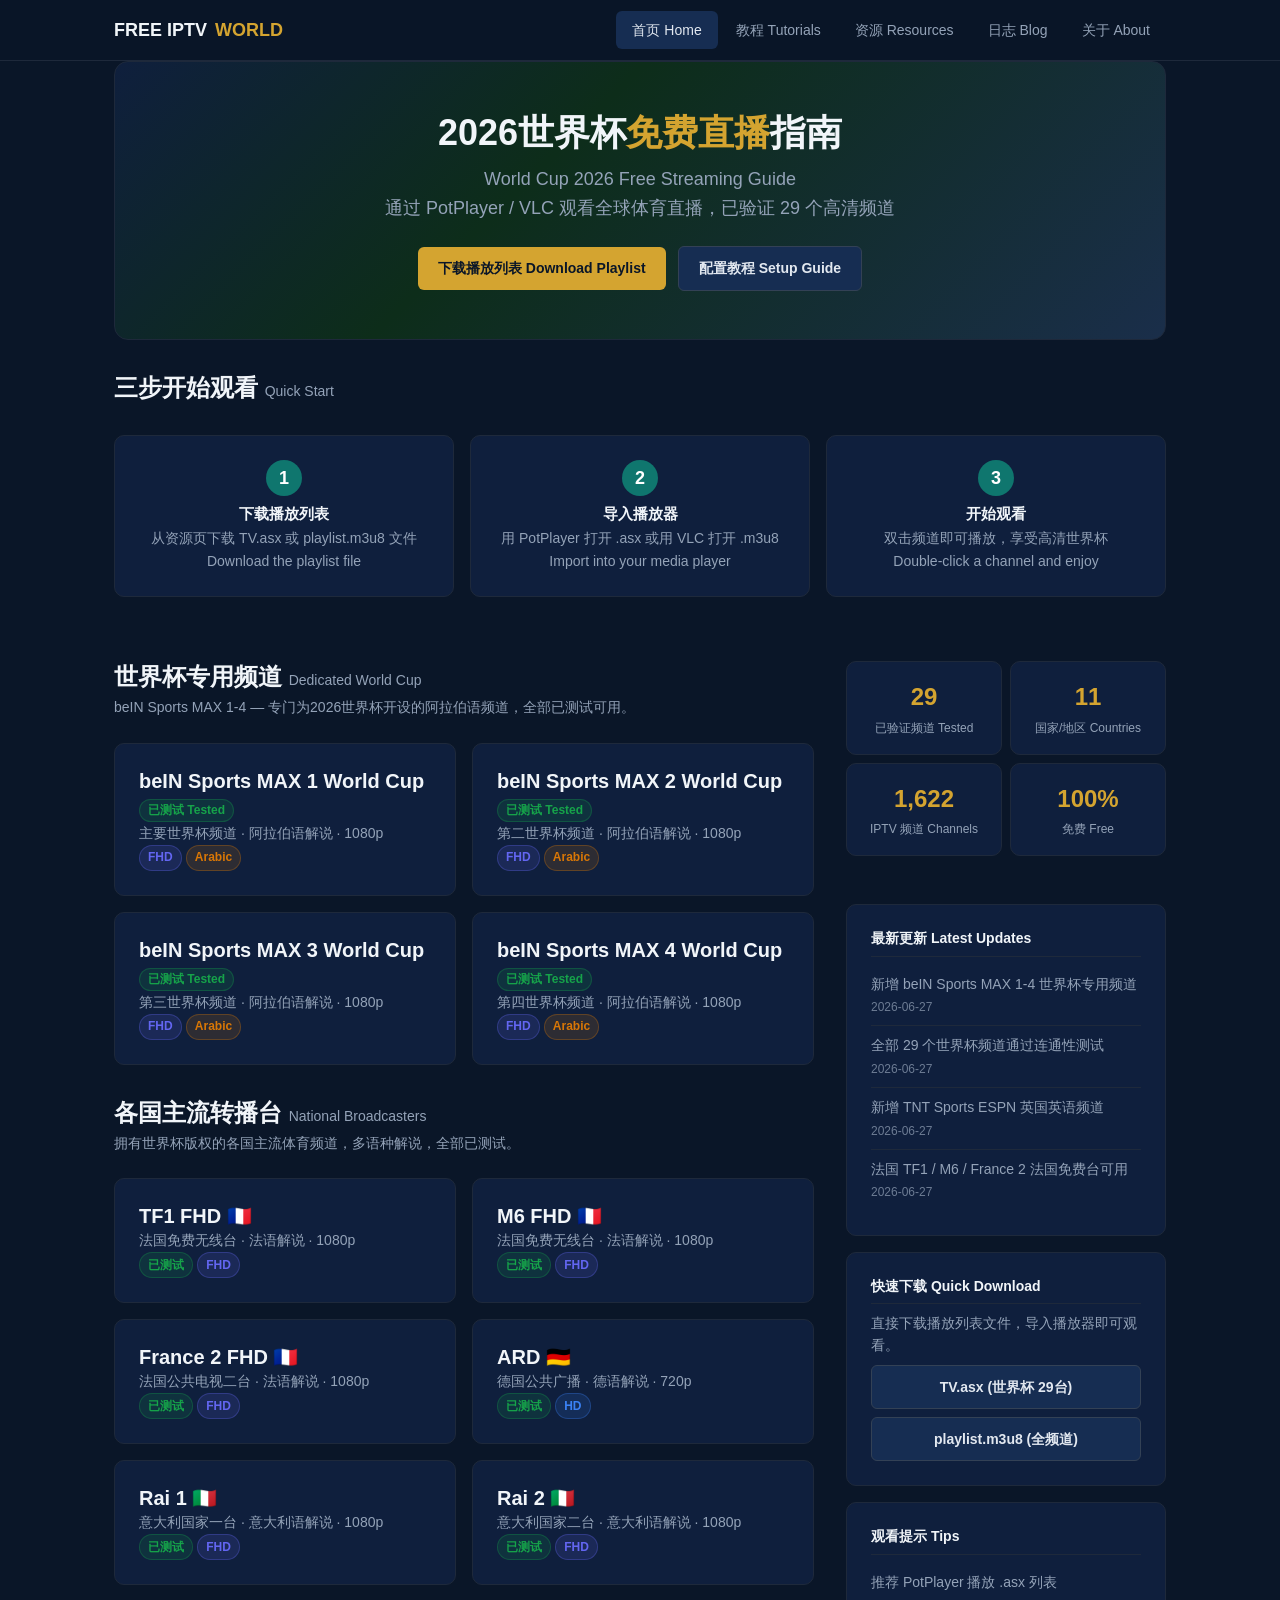
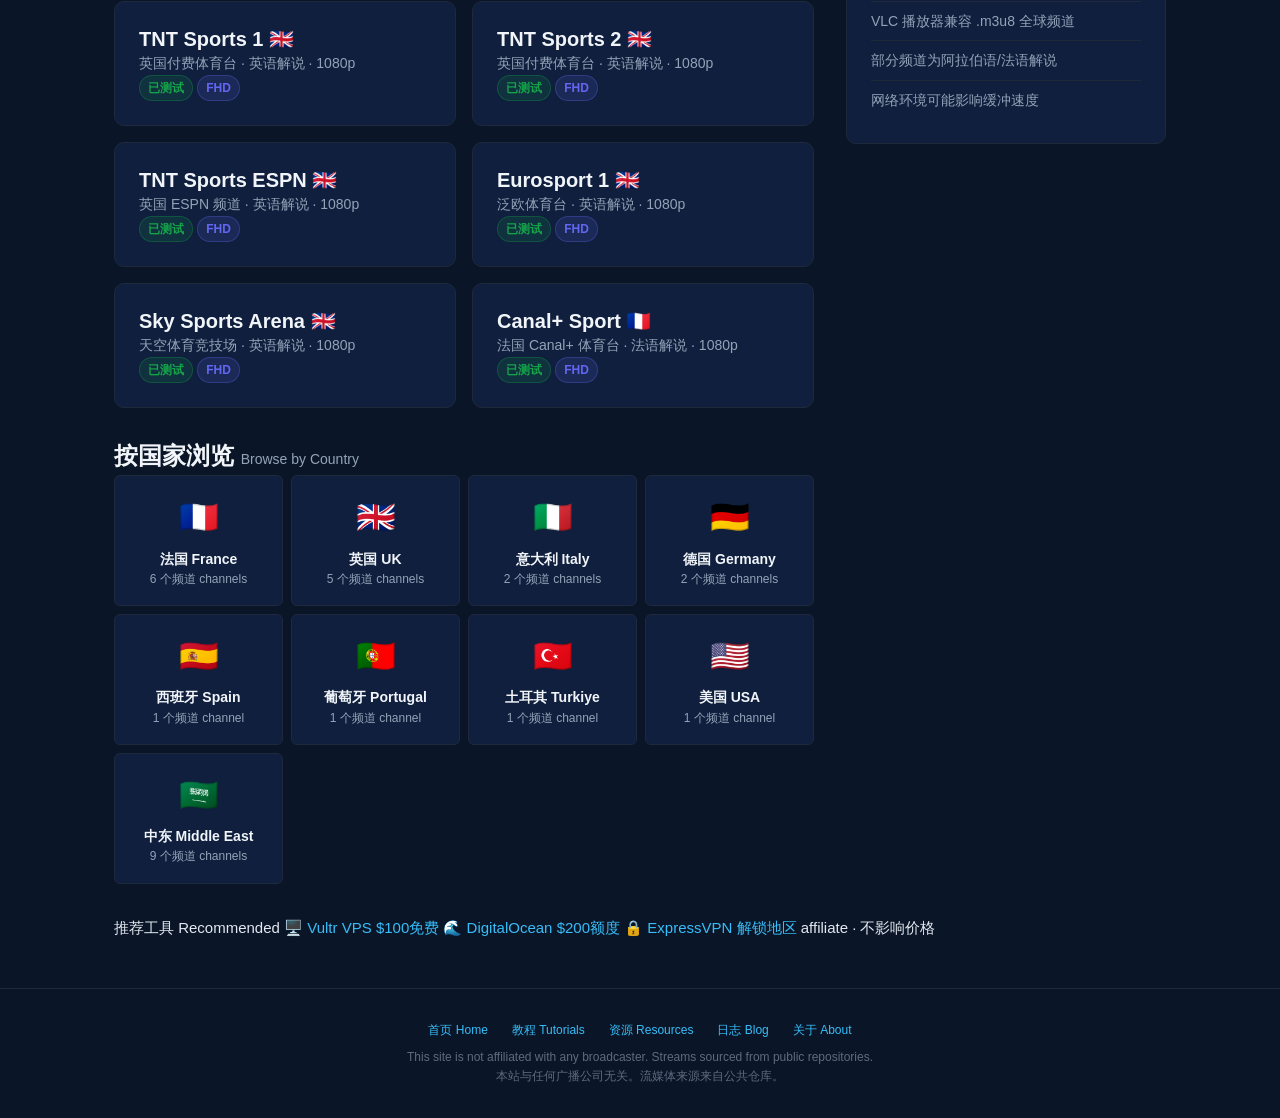
==== commit 597f2b82: "feat: enrich about.html + add blog.html with timeline - about.html: expanded project story, how-it-w" ====
--- a/index.html
+++ b/index.html
@@ -1 +1 @@
-<!DOCTYPE html> <html lang="zh-CN"> <head> <meta charset="UTF-8"> <meta name="viewport" content="width=device-width, initial-scale=1.0"> <title>2026世界杯免费直播指南 — World Cup 2026 Free Streaming Guide</title> <meta name="description" content="免费的2026世界杯IPTV直播指南，支持PotPlayer/VLC播放。已验证29个频道，覆盖11个国家。Free World Cup 2026 IPTV streaming guide with tested channels."> <meta name="keywords" content="世界杯直播,2026世界杯,免费IPTV,PotPlayer IPTV,VLC IPTV,beIN Sports,M3U播放列表,ASX播放列表,体育直播,足球直播,World Cup streaming,free IPTV"> <link rel="canonical" href="https://mmwei258.github.io/"> <link rel="alternate" hreflang="en" href="https://mmwei258.github.io/index.html"> <link rel="alternate" hreflang="zh-CN" href="https://mmwei258.github.io/index.html"> <meta property="og:title" content="2026世界杯免费直播指南 — World Cup 2026 Free Streaming Guide"> <meta property="og:description" content="免费的2026世界杯IPTV直播指南，支持PotPlayer/VLC播放。已验证29个频道，覆盖11个国家。"> <meta property="og:url" content="https://mmwei258.github.io/"> <meta property="og:type" content="website"> <meta property="og:locale" content="zh_CN"> <meta property="og:locale:alternate" content="en_US"> <meta name="twitter:card" content="summary_large_image"> <meta name="twitter:title" content="2026世界杯免费直播指南"> <meta name="twitter:description" content="免费IPTV世界杯直播指南，已验证29个频道，覆盖11个国家。"> <script type="application/ld+json"> {   "@context": "https://schema.org",   "@type": "WebSite",   "name": "FREE IPTV WORLD — 2026世界杯直播指南",   "description": "免费的2026世界杯IPTV直播指南，支持PotPlayer/VLC播放。已验证29个频道，覆盖11个国家。",   "url": "https://mmwei258.github.io/",   "inLanguage": ["zh-CN", "en-US"] } </script> <link rel="stylesheet" href="css/style.css"> </head> <body>  <header class="site-header">   <div class="header-inner">     <a href="index.html" class="site-logo">FREE IPTV <span>WORLD</span></a>     <input type="checkbox" id="nav-toggle" class="nav-toggle">     <label for="nav-toggle" class="nav-toggle-label">&#9776;</label>     <nav class="nav-menu">       <a href="index.html" class="active">首页 Home</a>       <a href="tutorials.html">教程 Tutorials</a>       <a href="resources.html">资源 Resources</a>       <a href="about.html">关于 About</a>     </nav>   </div> </header>  <main class="container">    <!-- ====== Hero ====== -->   <section class="hero">     <h1>2026世界杯<span>免费直播</span>指南</h1>     <p>World Cup 2026 Free Streaming Guide<br>     通过 PotPlayer / VLC 观看全球体育直播，已验证 29 个高清频道</p>     <a href="resources.html" class="btn btn-primary">下载播放列表 Download Playlist</a>     <a href="tutorials.html" class="btn btn-secondary" style="margin-left:8px">配置教程 Setup Guide</a>   </section>    <!-- ====== Quick Start 3 Steps ====== -->   <section>     <h2 class="section-title">三步开始观看 <span class="lang-en">Quick Start</span></h2>     <div class="steps">       <div class="step">         <div class="step-num">1</div>         <h3>下载播放列表</h3>         <p>从资源页下载 TV.asx 或 playlist.m3u8 文件<br><span class="lang-en">Download the playlist file</span></p>       </div>       <div class="step">         <div class="step-num">2</div>         <h3>导入播放器</h3>         <p>用 PotPlayer 打开 .asx 或用 VLC 打开 .m3u8<br><span class="lang-en">Import into your media player</span></p>       </div>       <div class="step">         <div class="step-num">3</div>         <h3>开始观看</h3>         <p>双击频道即可播放，享受高清世界杯<br><span class="lang-en">Double-click a channel and enjoy</span></p>       </div>     </div>   </section>    <div class="page-grid">      <!-- ====== Main Content ====== -->     <div>        <!-- Featured: beIN MAX World Cup -->       <section>         <h2 class="section-title">世界杯专用频道 <span class="lang-en">Dedicated World Cup</span></h2>         <p class="section-subtitle">beIN Sports MAX 1-4 — 专门为2026世界杯开设的阿拉伯语频道，全部已测试可用。</p>         <div class="card-grid">           <div class="card">             <h3>beIN Sports MAX 1 World Cup <span class="badge badge-tested">已测试 Tested</span></h3>             <p class="text-muted text-sm">主要世界杯频道 · 阿拉伯语解说 · 1080p</p>             <span class="badge badge-fhd">FHD</span>             <span class="badge badge-arabic">Arabic</span>           </div>           <div class="card">             <h3>beIN Sports MAX 2 World Cup <span class="badge badge-tested">已测试 Tested</span></h3>             <p class="text-muted text-sm">第二世界杯频道 · 阿拉伯语解说 · 1080p</p>             <span class="badge badge-fhd">FHD</span>             <span class="badge badge-arabic">Arabic</span>           </div>           <div class="card">             <h3>beIN Sports MAX 3 World Cup <span class="badge badge-tested">已测试 Tested</span></h3>             <p class="text-muted text-sm">第三世界杯频道 · 阿拉伯语解说 · 1080p</p>             <span class="badge badge-fhd">FHD</span>             <span class="badge badge-arabic">Arabic</span>           </div>           <div class="card">             <h3>beIN Sports MAX 4 World Cup <span class="badge badge-tested">已测试 Tested</span></h3>             <p class="text-muted text-sm">第四世界杯频道 · 阿拉伯语解说 · 1080p</p>             <span class="badge badge-fhd">FHD</span>             <span class="badge badge-arabic">Arabic</span>           </div>         </div>       </section>        <!-- Featured: Popular Broadcasters -->       <section class="mt-xl">         <h2 class="section-title">各国主流转播台 <span class="lang-en">National Broadcasters</span></h2>         <p class="section-subtitle">拥有世界杯版权的各国主流体育频道，多语种解说，全部已测试。</p>         <div class="card-grid">           <div class="card">             <h3>TF1 FHD <span class="flag">🇫🇷</span></h3>             <p class="text-muted text-sm">法国免费无线台 · 法语解说 · 1080p</p>             <span class="badge badge-tested">已测试</span>             <span class="badge badge-fhd">FHD</span>           </div>           <div class="card">             <h3>M6 FHD <span class="flag">🇫🇷</span></h3>             <p class="text-muted text-sm">法国免费无线台 · 法语解说 · 1080p</p>             <span class="badge badge-tested">已测试</span>             <span class="badge badge-fhd">FHD</span>           </div>           <div class="card">             <h3>France 2 FHD <span class="flag">🇫🇷</span></h3>             <p class="text-muted text-sm">法国公共电视二台 · 法语解说 · 1080p</p>             <span class="badge badge-tested">已测试</span>             <span class="badge badge-fhd">FHD</span>           </div>           <div class="card">             <h3>ARD <span class="flag">🇩🇪</span></h3>             <p class="text-muted text-sm">德国公共广播 · 德语解说 · 720p</p>             <span class="badge badge-tested">已测试</span>             <span class="badge badge-hd">HD</span>           </div>           <div class="card">             <h3>Rai 1 <span class="flag">🇮🇹</span></h3>             <p class="text-muted text-sm">意大利国家一台 · 意大利语解说 · 1080p</p>             <span class="badge badge-tested">已测试</span>             <span class="badge badge-fhd">FHD</span>           </div>           <div class="card">             <h3>Rai 2 <span class="flag">🇮🇹</span></h3>             <p class="text-muted text-sm">意大利国家二台 · 意大利语解说 · 1080p</p>             <span class="badge badge-tested">已测试</span>             <span class="badge badge-fhd">FHD</span>           </div>           <div class="card">             <h3>TNT Sports 1 <span class="flag">🇬🇧</span></h3>             <p class="text-muted text-sm">英国付费体育台 · 英语解说 · 1080p</p>             <span class="badge badge-tested">已测试</span>             <span class="badge badge-fhd">FHD</span>           </div>           <div class="card">             <h3>TNT Sports 2 <span class="flag">🇬🇧</span></h3>             <p class="text-muted text-sm">英国付费体育台 · 英语解说 · 1080p</p>             <span class="badge badge-tested">已测试</span>             <span class="badge badge-fhd">FHD</span>           </div>           <div class="card">             <h3>TNT Sports ESPN <span class="flag">🇬🇧</span></h3>             <p class="text-muted text-sm">英国 ESPN 频道 · 英语解说 · 1080p</p>             <span class="badge badge-tested">已测试</span>             <span class="badge badge-fhd">FHD</span>           </div>           <div class="card">             <h3>Eurosport 1 <span class="flag">🇬🇧</span></h3>             <p class="text-muted text-sm">泛欧体育台 · 英语解说 · 1080p</p>             <span class="badge badge-tested">已测试</span>             <span class="badge badge-fhd">FHD</span>           </div>           <div class="card">             <h3>Sky Sports Arena <span class="flag">🇬🇧</span></h3>             <p class="text-muted text-sm">天空体育竞技场 · 英语解说 · 1080p</p>             <span class="badge badge-tested">已测试</span>             <span class="badge badge-fhd">FHD</span>           </div>           <div class="card">             <h3>Canal+ Sport <span class="flag">🇫🇷</span></h3>             <p class="text-muted text-sm">法国 Canal+ 体育台 · 法语解说 · 1080p</p>             <span class="badge badge-tested">已测试</span>             <span class="badge badge-fhd">FHD</span>           </div>         </div>       </section>        <!-- Country Quick Links -->       <section class="mt-xl">         <h2 class="section-title">按国家浏览 <span class="lang-en">Browse by Country</span></h2>         <div class="country-grid">           <a href="resources.html#fr" class="country-card">             <div class="country-flag">🇫🇷</div>             <div class="country-name">法国 France</div>             <div class="country-count">6 个频道 channels</div>           </a>           <a href="resources.html#uk" class="country-card">             <div class="country-flag">🇬🇧</div>             <div class="country-name">英国 UK</div>             <div class="country-count">5 个频道 channels</div>           </a>           <a href="resources.html#it" class="country-card">             <div class="country-flag">🇮🇹</div>             <div class="country-name">意大利 Italy</div>             <div class="country-count">2 个频道 channels</div>           </a>           <a href="resources.html#de" class="country-card">             <div class="country-flag">🇩🇪</div>             <div class="country-name">德国 Germany</div>             <div class="country-count">2 个频道 channels</div>           </a>           <a href="resources.html#es" class="country-card">             <div class="country-flag">🇪🇸</div>             <div class="country-name">西班牙 Spain</div>             <div class="country-count">1 个频道 channel</div>           </a>           <a href="resources.html#pt" class="country-card">             <div class="country-flag">🇵🇹</div>             <div class="country-name">葡萄牙 Portugal</div>             <div class="country-count">1 个频道 channel</div>           </a>           <a href="resources.html#tr" class="country-card">             <div class="country-flag">🇹🇷</div>             <div class="country-name">土耳其 Turkiye</div>             <div class="country-count">1 个频道 channel</div>           </a>           <a href="resources.html#us" class="country-card">             <div class="country-flag">🇺🇸</div>             <div class="country-name">美国 USA</div>             <div class="country-count">1 个频道 channel</div>           </a>           <a href="resources.html#ar" class="country-card">             <div class="country-flag">🇸🇦</div>             <div class="country-name">中东 Middle East</div>             <div class="country-count">9 个频道 channels</div>           </a>         </div>       </section>      </div>      <!-- ====== Sidebar ====== -->     <aside class="sidebar">       <div class="stats-bar" style="margin-top:0;grid-template-columns:1fr 1fr;">         <div class="stat-item">           <div class="stat-value">29</div>           <div class="stat-label">已验证频道 Tested</div>         </div>         <div class="stat-item">           <div class="stat-value">11</div>           <div class="stat-label">国家/地区 Countries</div>         </div>         <div class="stat-item">           <div class="stat-value">1,622</div>           <div class="stat-label">IPTV 频道 Channels</div>         </div>         <div class="stat-item">           <div class="stat-value">100%</div>           <div class="stat-label">免费 Free</div>         </div>       </div>        <div class="sidebar-card">         <h3>最新更新 Latest Updates</h3>         <ul>           <li>             新增 beIN Sports MAX 1-4 世界杯专用频道<br>             <time>2026-06-27</time>           </li>           <li>             全部 29 个世界杯频道通过连通性测试<br>             <time>2026-06-27</time>           </li>           <li>             新增 TNT Sports ESPN 英国英语频道<br>             <time>2026-06-27</time>           </li>           <li>             法国 TF1 / M6 / France 2 法国免费台可用<br>             <time>2026-06-27</time>           </li>         </ul>       </div>        <div class="sidebar-card">         <h3>快速下载 Quick Download</h3>         <p class="text-sm text-muted" style="margin-bottom:var(--space-sm)">直接下载播放列表文件，导入播放器即可观看。</p>         <a href="assets/downloads/TV.asx" class="btn btn-secondary" style="width:100%;justify-content:center;margin-bottom:var(--space-sm)">TV.asx (世界杯 29台)</a>         <a href="assets/downloads/playlist.m3u8" class="btn btn-secondary" style="width:100%;justify-content:center">playlist.m3u8 (全频道)</a>       </div>        <div class="sidebar-card">         <h3>观看提示 Tips</h3>         <ul>           <li>推荐 PotPlayer 播放 .asx 列表</li>           <li>VLC 播放器兼容 .m3u8 全球频道</li>           <li>部分频道为阿拉伯语/法语解说</li>           <li>网络环境可能影响缓冲速度</li>         </ul>       </div>     </aside>    </div>    <!-- ====== Affiliate ====== -->   <section class="affiliate-strip">     <div class="affiliate-strip__inner">       <span class="affiliate-strip__label">推荐工具 Recommended</span>       <a href="https://www.vultr.com/?ref=mmwei258" class="affiliate-strip__item" target="_blank" rel="nofollow sponsored">         🖥️ Vultr VPS <span class="aff-tag">$100免费</span>       </a>       <a href="https://www.digitalocean.com/?refcode=mmwei258" class="affiliate-strip__item" target="_blank" rel="nofollow sponsored">         🌊 DigitalOcean <span class="aff-tag">$200额度</span>       </a>       <a href="https://www.expressvpn.com/" class="affiliate-strip__item" target="_blank" rel="nofollow sponsored">         🔒 ExpressVPN <span class="aff-tag">解锁地区</span>       </a>       <span class="affiliate-strip__disclosure">affiliate · 不影响价格</span>     </div>   </section>  </main>  <footer class="site-footer">   <div class="footer-links">     <a href="index.html">首页 Home</a>     <a href="tutorials.html">教程 Tutorials</a>     <a href="resources.html">资源 Resources</a>     <a href="about.html">关于 About</a>   </div>   <p class="footer-disclaimer">This site is not affiliated with any broadcaster. Streams sourced from public repositories.<br>本站与任何广播公司无关。流媒体来源来自公共仓库。</p> </footer>  <script src="js/main.js"></script> </body> </html>+﻿<!DOCTYPE html> <html lang="zh-CN"> <head> <meta charset="UTF-8"> <meta name="viewport" content="width=device-width, initial-scale=1.0"> <title>2026世界杯免费直播指南 — World Cup 2026 Free Streaming Guide</title> <meta name="description" content="免费的2026世界杯IPTV直播指南，支持PotPlayer/VLC播放。已验证29个频道，覆盖11个国家。Free World Cup 2026 IPTV streaming guide with tested channels."> <meta name="keywords" content="世界杯直播,2026世界杯,免费IPTV,PotPlayer IPTV,VLC IPTV,beIN Sports,M3U播放列表,ASX播放列表,体育直播,足球直播,World Cup streaming,free IPTV"> <link rel="canonical" href="https://mmwei258.github.io/"> <link rel="alternate" hreflang="en" href="https://mmwei258.github.io/index.html"> <link rel="alternate" hreflang="zh-CN" href="https://mmwei258.github.io/index.html"> <meta property="og:title" content="2026世界杯免费直播指南 — World Cup 2026 Free Streaming Guide"> <meta property="og:description" content="免费的2026世界杯IPTV直播指南，支持PotPlayer/VLC播放。已验证29个频道，覆盖11个国家。"> <meta property="og:url" content="https://mmwei258.github.io/"> <meta property="og:type" content="website"> <meta property="og:locale" content="zh_CN"> <meta property="og:locale:alternate" content="en_US"> <meta name="twitter:card" content="summary_large_image"> <meta name="twitter:title" content="2026世界杯免费直播指南"> <meta name="twitter:description" content="免费IPTV世界杯直播指南，已验证29个频道，覆盖11个国家。"> <script type="application/ld+json"> {   "@context": "https://schema.org",   "@type": "WebSite",   "name": "FREE IPTV WORLD — 2026世界杯直播指南",   "description": "免费的2026世界杯IPTV直播指南，支持PotPlayer/VLC播放。已验证29个频道，覆盖11个国家。",   "url": "https://mmwei258.github.io/",   "inLanguage": ["zh-CN", "en-US"] } </script> <link rel="stylesheet" href="css/style.css"> </head> <body>  <header class="site-header">   <div class="header-inner">     <a href="index.html" class="site-logo">FREE IPTV <span>WORLD</span></a>     <input type="checkbox" id="nav-toggle" class="nav-toggle">     <label for="nav-toggle" class="nav-toggle-label">&#9776;</label>     <nav class="nav-menu">       <a href="index.html" class="active">首页 Home</a>       <a href="tutorials.html">教程 Tutorials</a>       <a href="resources.html">资源 Resources</a> <a href="blog.html">日志 Blog</a> <a href="about.html">关于 About</a> </nav>   </div> </header>  <main class="container">    <!-- ====== Hero ====== -->   <section class="hero">     <h1>2026世界杯<span>免费直播</span>指南</h1>     <p>World Cup 2026 Free Streaming Guide<br>     通过 PotPlayer / VLC 观看全球体育直播，已验证 29 个高清频道</p>     <a href="resources.html" class="btn btn-primary">下载播放列表 Download Playlist</a>     <a href="tutorials.html" class="btn btn-secondary" style="margin-left:8px">配置教程 Setup Guide</a>   </section>    <!-- ====== Quick Start 3 Steps ====== -->   <section>     <h2 class="section-title">三步开始观看 <span class="lang-en">Quick Start</span></h2>     <div class="steps">       <div class="step">         <div class="step-num">1</div>         <h3>下载播放列表</h3>         <p>从资源页下载 TV.asx 或 playlist.m3u8 文件<br><span class="lang-en">Download the playlist file</span></p>       </div>       <div class="step">         <div class="step-num">2</div>         <h3>导入播放器</h3>         <p>用 PotPlayer 打开 .asx 或用 VLC 打开 .m3u8<br><span class="lang-en">Import into your media player</span></p>       </div>       <div class="step">         <div class="step-num">3</div>         <h3>开始观看</h3>         <p>双击频道即可播放，享受高清世界杯<br><span class="lang-en">Double-click a channel and enjoy</span></p>       </div>     </div>   </section>    <div class="page-grid">      <!-- ====== Main Content ====== -->     <div>        <!-- Featured: beIN MAX World Cup -->       <section>         <h2 class="section-title">世界杯专用频道 <span class="lang-en">Dedicated World Cup</span></h2>         <p class="section-subtitle">beIN Sports MAX 1-4 — 专门为2026世界杯开设的阿拉伯语频道，全部已测试可用。</p>         <div class="card-grid">           <div class="card">             <h3>beIN Sports MAX 1 World Cup <span class="badge badge-tested">已测试 Tested</span></h3>             <p class="text-muted text-sm">主要世界杯频道 · 阿拉伯语解说 · 1080p</p>             <span class="badge badge-fhd">FHD</span>             <span class="badge badge-arabic">Arabic</span>           </div>           <div class="card">             <h3>beIN Sports MAX 2 World Cup <span class="badge badge-tested">已测试 Tested</span></h3>             <p class="text-muted text-sm">第二世界杯频道 · 阿拉伯语解说 · 1080p</p>             <span class="badge badge-fhd">FHD</span>             <span class="badge badge-arabic">Arabic</span>           </div>           <div class="card">             <h3>beIN Sports MAX 3 World Cup <span class="badge badge-tested">已测试 Tested</span></h3>             <p class="text-muted text-sm">第三世界杯频道 · 阿拉伯语解说 · 1080p</p>             <span class="badge badge-fhd">FHD</span>             <span class="badge badge-arabic">Arabic</span>           </div>           <div class="card">             <h3>beIN Sports MAX 4 World Cup <span class="badge badge-tested">已测试 Tested</span></h3>             <p class="text-muted text-sm">第四世界杯频道 · 阿拉伯语解说 · 1080p</p>             <span class="badge badge-fhd">FHD</span>             <span class="badge badge-arabic">Arabic</span>           </div>         </div>       </section>        <!-- Featured: Popular Broadcasters -->       <section class="mt-xl">         <h2 class="section-title">各国主流转播台 <span class="lang-en">National Broadcasters</span></h2>         <p class="section-subtitle">拥有世界杯版权的各国主流体育频道，多语种解说，全部已测试。</p>         <div class="card-grid">           <div class="card">             <h3>TF1 FHD <span class="flag">🇫🇷</span></h3>             <p class="text-muted text-sm">法国免费无线台 · 法语解说 · 1080p</p>             <span class="badge badge-tested">已测试</span>             <span class="badge badge-fhd">FHD</span>           </div>           <div class="card">             <h3>M6 FHD <span class="flag">🇫🇷</span></h3>             <p class="text-muted text-sm">法国免费无线台 · 法语解说 · 1080p</p>             <span class="badge badge-tested">已测试</span>             <span class="badge badge-fhd">FHD</span>           </div>           <div class="card">             <h3>France 2 FHD <span class="flag">🇫🇷</span></h3>             <p class="text-muted text-sm">法国公共电视二台 · 法语解说 · 1080p</p>             <span class="badge badge-tested">已测试</span>             <span class="badge badge-fhd">FHD</span>           </div>           <div class="card">             <h3>ARD <span class="flag">🇩🇪</span></h3>             <p class="text-muted text-sm">德国公共广播 · 德语解说 · 720p</p>             <span class="badge badge-tested">已测试</span>             <span class="badge badge-hd">HD</span>           </div>           <div class="card">             <h3>Rai 1 <span class="flag">🇮🇹</span></h3>             <p class="text-muted text-sm">意大利国家一台 · 意大利语解说 · 1080p</p>             <span class="badge badge-tested">已测试</span>             <span class="badge badge-fhd">FHD</span>           </div>           <div class="card">             <h3>Rai 2 <span class="flag">🇮🇹</span></h3>             <p class="text-muted text-sm">意大利国家二台 · 意大利语解说 · 1080p</p>             <span class="badge badge-tested">已测试</span>             <span class="badge badge-fhd">FHD</span>           </div>           <div class="card">             <h3>TNT Sports 1 <span class="flag">🇬🇧</span></h3>             <p class="text-muted text-sm">英国付费体育台 · 英语解说 · 1080p</p>             <span class="badge badge-tested">已测试</span>             <span class="badge badge-fhd">FHD</span>           </div>           <div class="card">             <h3>TNT Sports 2 <span class="flag">🇬🇧</span></h3>             <p class="text-muted text-sm">英国付费体育台 · 英语解说 · 1080p</p>             <span class="badge badge-tested">已测试</span>             <span class="badge badge-fhd">FHD</span>           </div>           <div class="card">             <h3>TNT Sports ESPN <span class="flag">🇬🇧</span></h3>             <p class="text-muted text-sm">英国 ESPN 频道 · 英语解说 · 1080p</p>             <span class="badge badge-tested">已测试</span>             <span class="badge badge-fhd">FHD</span>           </div>           <div class="card">             <h3>Eurosport 1 <span class="flag">🇬🇧</span></h3>             <p class="text-muted text-sm">泛欧体育台 · 英语解说 · 1080p</p>             <span class="badge badge-tested">已测试</span>             <span class="badge badge-fhd">FHD</span>           </div>           <div class="card">             <h3>Sky Sports Arena <span class="flag">🇬🇧</span></h3>             <p class="text-muted text-sm">天空体育竞技场 · 英语解说 · 1080p</p>             <span class="badge badge-tested">已测试</span>             <span class="badge badge-fhd">FHD</span>           </div>           <div class="card">             <h3>Canal+ Sport <span class="flag">🇫🇷</span></h3>             <p class="text-muted text-sm">法国 Canal+ 体育台 · 法语解说 · 1080p</p>             <span class="badge badge-tested">已测试</span>             <span class="badge badge-fhd">FHD</span>           </div>         </div>       </section>        <!-- Country Quick Links -->       <section class="mt-xl">         <h2 class="section-title">按国家浏览 <span class="lang-en">Browse by Country</span></h2>         <div class="country-grid">           <a href="resources.html#fr" class="country-card">             <div class="country-flag">🇫🇷</div>             <div class="country-name">法国 France</div>             <div class="country-count">6 个频道 channels</div>           </a>           <a href="resources.html#uk" class="country-card">             <div class="country-flag">🇬🇧</div>             <div class="country-name">英国 UK</div>             <div class="country-count">5 个频道 channels</div>           </a>           <a href="resources.html#it" class="country-card">             <div class="country-flag">🇮🇹</div>             <div class="country-name">意大利 Italy</div>             <div class="country-count">2 个频道 channels</div>           </a>           <a href="resources.html#de" class="country-card">             <div class="country-flag">🇩🇪</div>             <div class="country-name">德国 Germany</div>             <div class="country-count">2 个频道 channels</div>           </a>           <a href="resources.html#es" class="country-card">             <div class="country-flag">🇪🇸</div>             <div class="country-name">西班牙 Spain</div>             <div class="country-count">1 个频道 channel</div>           </a>           <a href="resources.html#pt" class="country-card">             <div class="country-flag">🇵🇹</div>             <div class="country-name">葡萄牙 Portugal</div>             <div class="country-count">1 个频道 channel</div>           </a>           <a href="resources.html#tr" class="country-card">             <div class="country-flag">🇹🇷</div>             <div class="country-name">土耳其 Turkiye</div>             <div class="country-count">1 个频道 channel</div>           </a>           <a href="resources.html#us" class="country-card">             <div class="country-flag">🇺🇸</div>             <div class="country-name">美国 USA</div>             <div class="country-count">1 个频道 channel</div>           </a>           <a href="resources.html#ar" class="country-card">             <div class="country-flag">🇸🇦</div>             <div class="country-name">中东 Middle East</div>             <div class="country-count">9 个频道 channels</div>           </a>         </div>       </section>      </div>      <!-- ====== Sidebar ====== -->     <aside class="sidebar">       <div class="stats-bar" style="margin-top:0;grid-template-columns:1fr 1fr;">         <div class="stat-item">           <div class="stat-value">29</div>           <div class="stat-label">已验证频道 Tested</div>         </div>         <div class="stat-item">           <div class="stat-value">11</div>           <div class="stat-label">国家/地区 Countries</div>         </div>         <div class="stat-item">           <div class="stat-value">1,622</div>           <div class="stat-label">IPTV 频道 Channels</div>         </div>         <div class="stat-item">           <div class="stat-value">100%</div>           <div class="stat-label">免费 Free</div>         </div>       </div>        <div class="sidebar-card">         <h3>最新更新 Latest Updates</h3>         <ul>           <li>             新增 beIN Sports MAX 1-4 世界杯专用频道<br>             <time>2026-06-27</time>           </li>           <li>             全部 29 个世界杯频道通过连通性测试<br>             <time>2026-06-27</time>           </li>           <li>             新增 TNT Sports ESPN 英国英语频道<br>             <time>2026-06-27</time>           </li>           <li>             法国 TF1 / M6 / France 2 法国免费台可用<br>             <time>2026-06-27</time>           </li>         </ul>       </div>        <div class="sidebar-card">         <h3>快速下载 Quick Download</h3>         <p class="text-sm text-muted" style="margin-bottom:var(--space-sm)">直接下载播放列表文件，导入播放器即可观看。</p>         <a href="assets/downloads/TV.asx" class="btn btn-secondary" style="width:100%;justify-content:center;margin-bottom:var(--space-sm)">TV.asx (世界杯 29台)</a>         <a href="assets/downloads/playlist.m3u8" class="btn btn-secondary" style="width:100%;justify-content:center">playlist.m3u8 (全频道)</a>       </div>        <div class="sidebar-card">         <h3>观看提示 Tips</h3>         <ul>           <li>推荐 PotPlayer 播放 .asx 列表</li>           <li>VLC 播放器兼容 .m3u8 全球频道</li>           <li>部分频道为阿拉伯语/法语解说</li>           <li>网络环境可能影响缓冲速度</li>         </ul>       </div>     </aside>    </div>    <!-- ====== Affiliate ====== -->   <section class="affiliate-strip">     <div class="affiliate-strip__inner">       <span class="affiliate-strip__label">推荐工具 Recommended</span>       <a href="https://www.vultr.com/?ref=mmwei258" class="affiliate-strip__item" target="_blank" rel="nofollow sponsored">         🖥️ Vultr VPS <span class="aff-tag">$100免费</span>       </a>       <a href="https://www.digitalocean.com/?refcode=mmwei258" class="affiliate-strip__item" target="_blank" rel="nofollow sponsored">         🌊 DigitalOcean <span class="aff-tag">$200额度</span>       </a>       <a href="https://www.expressvpn.com/" class="affiliate-strip__item" target="_blank" rel="nofollow sponsored">         🔒 ExpressVPN <span class="aff-tag">解锁地区</span>       </a>       <span class="affiliate-strip__disclosure">affiliate · 不影响价格</span>     </div>   </section>  </main>  <footer class="site-footer">   <div class="footer-links">     <a href="index.html">首页 Home</a>     <a href="tutorials.html">教程 Tutorials</a>     <a href="resources.html">资源 Resources</a> <a href="blog.html">日志 Blog</a> <a href="about.html">关于 About</a> </div>   <p class="footer-disclaimer">This site is not affiliated with any broadcaster. Streams sourced from public repositories.<br>本站与任何广播公司无关。流媒体来源来自公共仓库。</p> </footer>  <script src="js/main.js"></script> </body> </html>
--- a/css/style.css
+++ b/css/style.css
@@ -515,6 +515,43 @@
 .page-header h1 { margin-bottom: var(--space-xs); }
 .page-header p { color: var(--text-secondary); }
 
+/* ===== Timeline (Blog) ===== */
+.timeline { position: relative; padding-left: var(--space-xl); }
+.timeline::before {
+  content: "";
+  position: absolute;
+  left: 8px; top: 0; bottom: 0;
+  width: 2px;
+  background: var(--border-subtle);
+}
+.timeline-entry { position: relative; margin-bottom: var(--space-xl); }
+.timeline-entry:last-child { margin-bottom: 0; }
+.timeline-dot {
+  position: absolute;
+  left: calc(-1 * var(--space-xl) + 3px);
+  top: 4px;
+  width: 12px; height: 12px;
+  background: var(--accent-teal);
+  border: 2px solid var(--bg-deep);
+  border-radius: 50%;
+}
+.timeline-date {
+  font-size: var(--text-xs);
+  color: var(--text-secondary);
+  margin-bottom: var(--space-xs);
+  font-weight: 500;
+}
+.timeline-card {
+  background: var(--bg-card);
+  border: 1px solid var(--border-subtle);
+  border-radius: var(--radius-md);
+  padding: var(--space-lg);
+}
+.timeline-card h3 { font-size: var(--text-lg); margin-bottom: var(--space-xs); }
+.timeline-card h3 .badge { vertical-align: middle; margin-left: var(--space-sm); }
+.timeline-card p { color: var(--text-secondary); font-size: var(--text-sm); }
+.timeline-card ul { list-style: disc; padding-left: var(--space-lg); color: var(--text-secondary); font-size: var(--text-sm); }
+
 /* ===== Utility ===== */
 .text-gold { color: var(--accent-gold); }
 .text-teal { color: var(--accent-teal); }
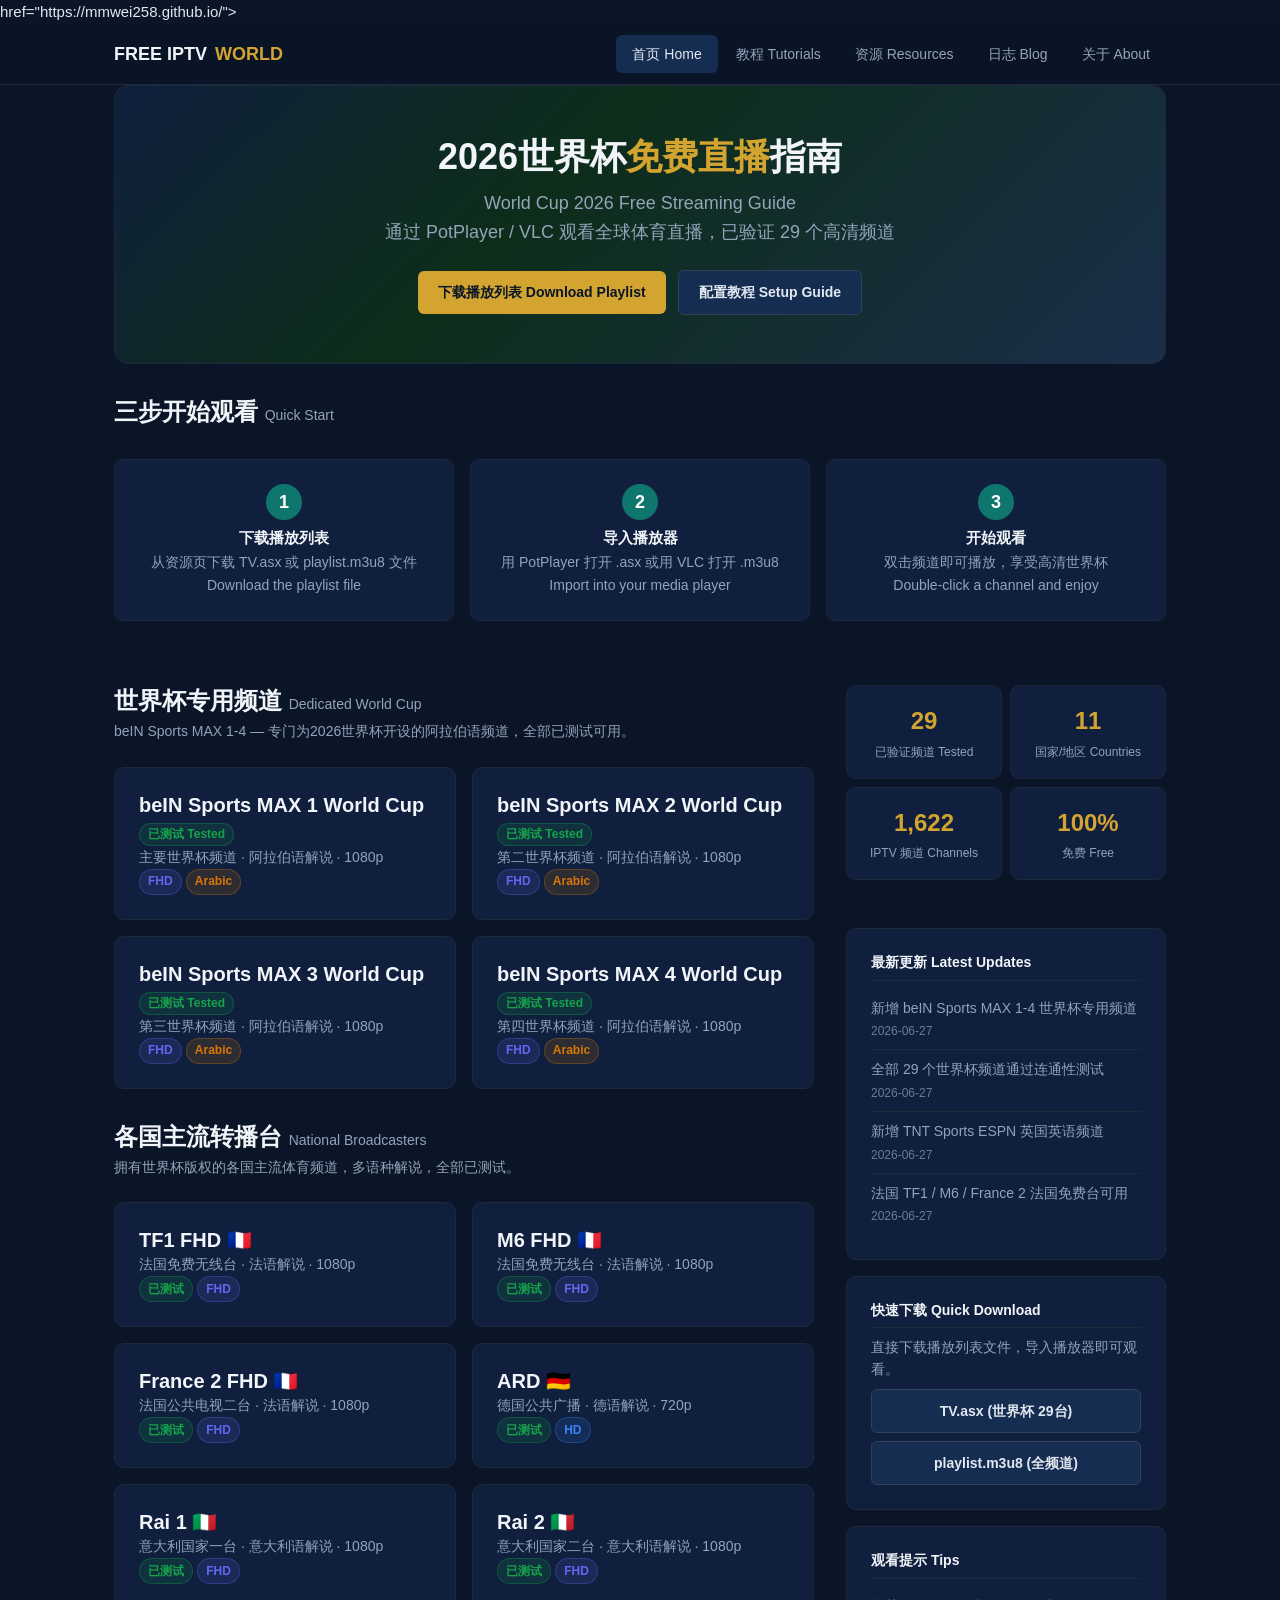
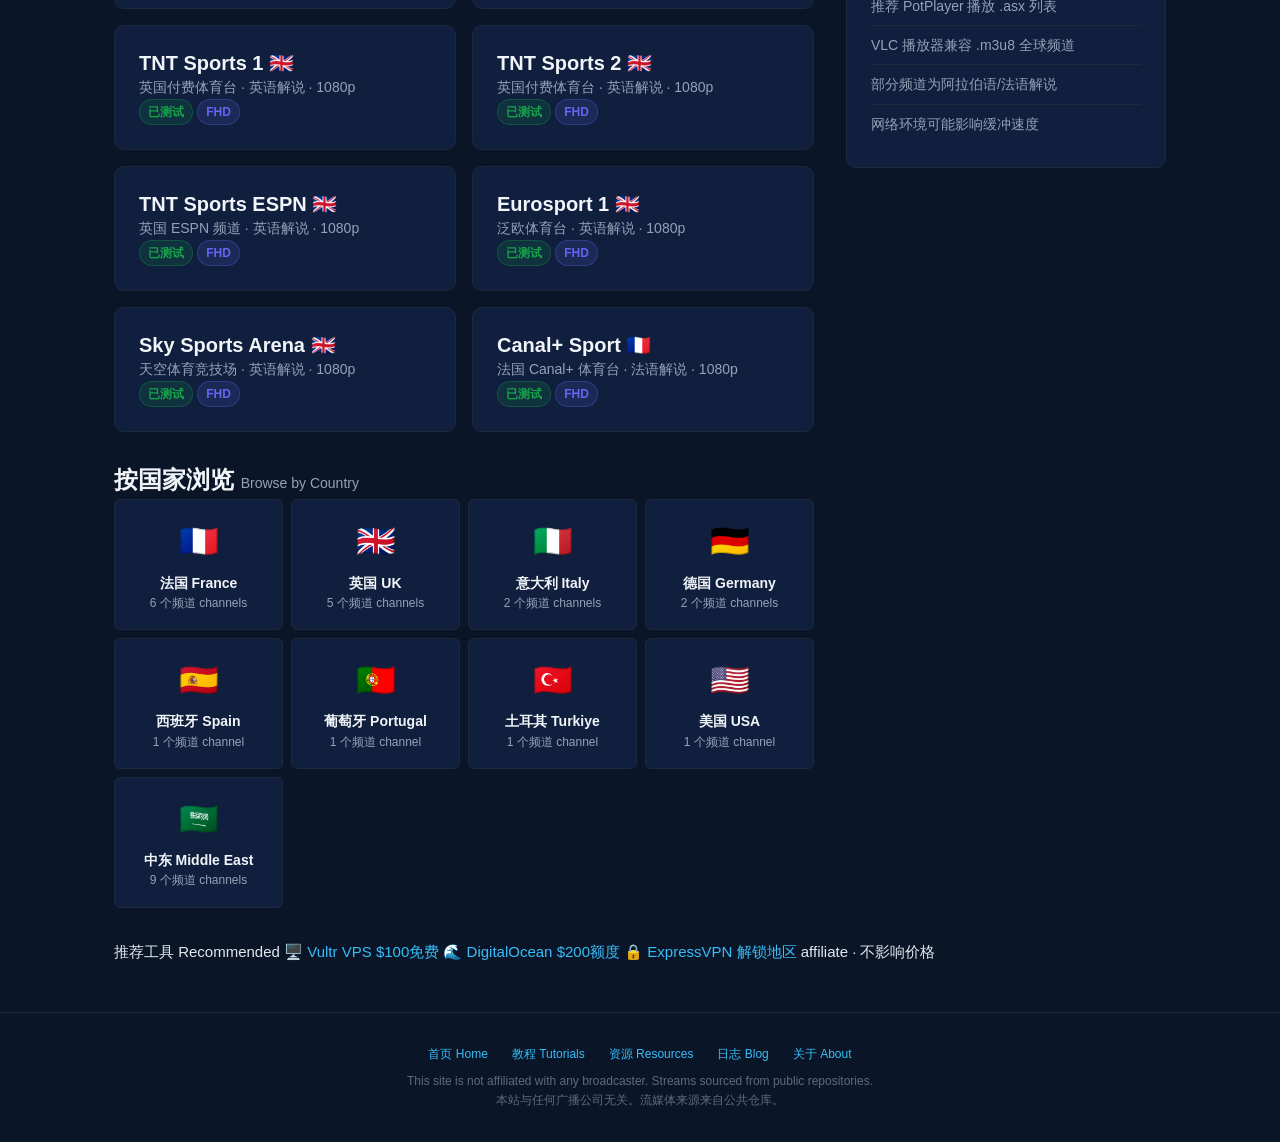
==== commit 74be9565: "fix: add Google Search Console meta tag + verification file" ====
--- a/index.html
+++ b/index.html
@@ -1 +1,10 @@
-﻿<!DOCTYPE html> <html lang="zh-CN"> <head> <meta charset="UTF-8"> <meta name="viewport" content="width=device-width, initial-scale=1.0"> <title>2026世界杯免费直播指南 — World Cup 2026 Free Streaming Guide</title> <meta name="description" content="免费的2026世界杯IPTV直播指南，支持PotPlayer/VLC播放。已验证29个频道，覆盖11个国家。Free World Cup 2026 IPTV streaming guide with tested channels."> <meta name="keywords" content="世界杯直播,2026世界杯,免费IPTV,PotPlayer IPTV,VLC IPTV,beIN Sports,M3U播放列表,ASX播放列表,体育直播,足球直播,World Cup streaming,free IPTV"> <link rel="canonical" href="https://mmwei258.github.io/"> <link rel="alternate" hreflang="en" href="https://mmwei258.github.io/index.html"> <link rel="alternate" hreflang="zh-CN" href="https://mmwei258.github.io/index.html"> <meta property="og:title" content="2026世界杯免费直播指南 — World Cup 2026 Free Streaming Guide"> <meta property="og:description" content="免费的2026世界杯IPTV直播指南，支持PotPlayer/VLC播放。已验证29个频道，覆盖11个国家。"> <meta property="og:url" content="https://mmwei258.github.io/"> <meta property="og:type" content="website"> <meta property="og:locale" content="zh_CN"> <meta property="og:locale:alternate" content="en_US"> <meta name="twitter:card" content="summary_large_image"> <meta name="twitter:title" content="2026世界杯免费直播指南"> <meta name="twitter:description" content="免费IPTV世界杯直播指南，已验证29个频道，覆盖11个国家。"> <script type="application/ld+json"> {   "@context": "https://schema.org",   "@type": "WebSite",   "name": "FREE IPTV WORLD — 2026世界杯直播指南",   "description": "免费的2026世界杯IPTV直播指南，支持PotPlayer/VLC播放。已验证29个频道，覆盖11个国家。",   "url": "https://mmwei258.github.io/",   "inLanguage": ["zh-CN", "en-US"] } </script> <link rel="stylesheet" href="css/style.css"> </head> <body>  <header class="site-header">   <div class="header-inner">     <a href="index.html" class="site-logo">FREE IPTV <span>WORLD</span></a>     <input type="checkbox" id="nav-toggle" class="nav-toggle">     <label for="nav-toggle" class="nav-toggle-label">&#9776;</label>     <nav class="nav-menu">       <a href="index.html" class="active">首页 Home</a>       <a href="tutorials.html">教程 Tutorials</a>       <a href="resources.html">资源 Resources</a> <a href="blog.html">日志 Blog</a> <a href="about.html">关于 About</a> </nav>   </div> </header>  <main class="container">    <!-- ====== Hero ====== -->   <section class="hero">     <h1>2026世界杯<span>免费直播</span>指南</h1>     <p>World Cup 2026 Free Streaming Guide<br>     通过 PotPlayer / VLC 观看全球体育直播，已验证 29 个高清频道</p>     <a href="resources.html" class="btn btn-primary">下载播放列表 Download Playlist</a>     <a href="tutorials.html" class="btn btn-secondary" style="margin-left:8px">配置教程 Setup Guide</a>   </section>    <!-- ====== Quick Start 3 Steps ====== -->   <section>     <h2 class="section-title">三步开始观看 <span class="lang-en">Quick Start</span></h2>     <div class="steps">       <div class="step">         <div class="step-num">1</div>         <h3>下载播放列表</h3>         <p>从资源页下载 TV.asx 或 playlist.m3u8 文件<br><span class="lang-en">Download the playlist file</span></p>       </div>       <div class="step">         <div class="step-num">2</div>         <h3>导入播放器</h3>         <p>用 PotPlayer 打开 .asx 或用 VLC 打开 .m3u8<br><span class="lang-en">Import into your media player</span></p>       </div>       <div class="step">         <div class="step-num">3</div>         <h3>开始观看</h3>         <p>双击频道即可播放，享受高清世界杯<br><span class="lang-en">Double-click a channel and enjoy</span></p>       </div>     </div>   </section>    <div class="page-grid">      <!-- ====== Main Content ====== -->     <div>        <!-- Featured: beIN MAX World Cup -->       <section>         <h2 class="section-title">世界杯专用频道 <span class="lang-en">Dedicated World Cup</span></h2>         <p class="section-subtitle">beIN Sports MAX 1-4 — 专门为2026世界杯开设的阿拉伯语频道，全部已测试可用。</p>         <div class="card-grid">           <div class="card">             <h3>beIN Sports MAX 1 World Cup <span class="badge badge-tested">已测试 Tested</span></h3>             <p class="text-muted text-sm">主要世界杯频道 · 阿拉伯语解说 · 1080p</p>             <span class="badge badge-fhd">FHD</span>             <span class="badge badge-arabic">Arabic</span>           </div>           <div class="card">             <h3>beIN Sports MAX 2 World Cup <span class="badge badge-tested">已测试 Tested</span></h3>             <p class="text-muted text-sm">第二世界杯频道 · 阿拉伯语解说 · 1080p</p>             <span class="badge badge-fhd">FHD</span>             <span class="badge badge-arabic">Arabic</span>           </div>           <div class="card">             <h3>beIN Sports MAX 3 World Cup <span class="badge badge-tested">已测试 Tested</span></h3>             <p class="text-muted text-sm">第三世界杯频道 · 阿拉伯语解说 · 1080p</p>             <span class="badge badge-fhd">FHD</span>             <span class="badge badge-arabic">Arabic</span>           </div>           <div class="card">             <h3>beIN Sports MAX 4 World Cup <span class="badge badge-tested">已测试 Tested</span></h3>             <p class="text-muted text-sm">第四世界杯频道 · 阿拉伯语解说 · 1080p</p>             <span class="badge badge-fhd">FHD</span>             <span class="badge badge-arabic">Arabic</span>           </div>         </div>       </section>        <!-- Featured: Popular Broadcasters -->       <section class="mt-xl">         <h2 class="section-title">各国主流转播台 <span class="lang-en">National Broadcasters</span></h2>         <p class="section-subtitle">拥有世界杯版权的各国主流体育频道，多语种解说，全部已测试。</p>         <div class="card-grid">           <div class="card">             <h3>TF1 FHD <span class="flag">🇫🇷</span></h3>             <p class="text-muted text-sm">法国免费无线台 · 法语解说 · 1080p</p>             <span class="badge badge-tested">已测试</span>             <span class="badge badge-fhd">FHD</span>           </div>           <div class="card">             <h3>M6 FHD <span class="flag">🇫🇷</span></h3>             <p class="text-muted text-sm">法国免费无线台 · 法语解说 · 1080p</p>             <span class="badge badge-tested">已测试</span>             <span class="badge badge-fhd">FHD</span>           </div>           <div class="card">             <h3>France 2 FHD <span class="flag">🇫🇷</span></h3>             <p class="text-muted text-sm">法国公共电视二台 · 法语解说 · 1080p</p>             <span class="badge badge-tested">已测试</span>             <span class="badge badge-fhd">FHD</span>           </div>           <div class="card">             <h3>ARD <span class="flag">🇩🇪</span></h3>             <p class="text-muted text-sm">德国公共广播 · 德语解说 · 720p</p>             <span class="badge badge-tested">已测试</span>             <span class="badge badge-hd">HD</span>           </div>           <div class="card">             <h3>Rai 1 <span class="flag">🇮🇹</span></h3>             <p class="text-muted text-sm">意大利国家一台 · 意大利语解说 · 1080p</p>             <span class="badge badge-tested">已测试</span>             <span class="badge badge-fhd">FHD</span>           </div>           <div class="card">             <h3>Rai 2 <span class="flag">🇮🇹</span></h3>             <p class="text-muted text-sm">意大利国家二台 · 意大利语解说 · 1080p</p>             <span class="badge badge-tested">已测试</span>             <span class="badge badge-fhd">FHD</span>           </div>           <div class="card">             <h3>TNT Sports 1 <span class="flag">🇬🇧</span></h3>             <p class="text-muted text-sm">英国付费体育台 · 英语解说 · 1080p</p>             <span class="badge badge-tested">已测试</span>             <span class="badge badge-fhd">FHD</span>           </div>           <div class="card">             <h3>TNT Sports 2 <span class="flag">🇬🇧</span></h3>             <p class="text-muted text-sm">英国付费体育台 · 英语解说 · 1080p</p>             <span class="badge badge-tested">已测试</span>             <span class="badge badge-fhd">FHD</span>           </div>           <div class="card">             <h3>TNT Sports ESPN <span class="flag">🇬🇧</span></h3>             <p class="text-muted text-sm">英国 ESPN 频道 · 英语解说 · 1080p</p>             <span class="badge badge-tested">已测试</span>             <span class="badge badge-fhd">FHD</span>           </div>           <div class="card">             <h3>Eurosport 1 <span class="flag">🇬🇧</span></h3>             <p class="text-muted text-sm">泛欧体育台 · 英语解说 · 1080p</p>             <span class="badge badge-tested">已测试</span>             <span class="badge badge-fhd">FHD</span>           </div>           <div class="card">             <h3>Sky Sports Arena <span class="flag">🇬🇧</span></h3>             <p class="text-muted text-sm">天空体育竞技场 · 英语解说 · 1080p</p>             <span class="badge badge-tested">已测试</span>             <span class="badge badge-fhd">FHD</span>           </div>           <div class="card">             <h3>Canal+ Sport <span class="flag">🇫🇷</span></h3>             <p class="text-muted text-sm">法国 Canal+ 体育台 · 法语解说 · 1080p</p>             <span class="badge badge-tested">已测试</span>             <span class="badge badge-fhd">FHD</span>           </div>         </div>       </section>        <!-- Country Quick Links -->       <section class="mt-xl">         <h2 class="section-title">按国家浏览 <span class="lang-en">Browse by Country</span></h2>         <div class="country-grid">           <a href="resources.html#fr" class="country-card">             <div class="country-flag">🇫🇷</div>             <div class="country-name">法国 France</div>             <div class="country-count">6 个频道 channels</div>           </a>           <a href="resources.html#uk" class="country-card">             <div class="country-flag">🇬🇧</div>             <div class="country-name">英国 UK</div>             <div class="country-count">5 个频道 channels</div>           </a>           <a href="resources.html#it" class="country-card">             <div class="country-flag">🇮🇹</div>             <div class="country-name">意大利 Italy</div>             <div class="country-count">2 个频道 channels</div>           </a>           <a href="resources.html#de" class="country-card">             <div class="country-flag">🇩🇪</div>             <div class="country-name">德国 Germany</div>             <div class="country-count">2 个频道 channels</div>           </a>           <a href="resources.html#es" class="country-card">             <div class="country-flag">🇪🇸</div>             <div class="country-name">西班牙 Spain</div>             <div class="country-count">1 个频道 channel</div>           </a>           <a href="resources.html#pt" class="country-card">             <div class="country-flag">🇵🇹</div>             <div class="country-name">葡萄牙 Portugal</div>             <div class="country-count">1 个频道 channel</div>           </a>           <a href="resources.html#tr" class="country-card">             <div class="country-flag">🇹🇷</div>             <div class="country-name">土耳其 Turkiye</div>             <div class="country-count">1 个频道 channel</div>           </a>           <a href="resources.html#us" class="country-card">             <div class="country-flag">🇺🇸</div>             <div class="country-name">美国 USA</div>             <div class="country-count">1 个频道 channel</div>           </a>           <a href="resources.html#ar" class="country-card">             <div class="country-flag">🇸🇦</div>             <div class="country-name">中东 Middle East</div>             <div class="country-count">9 个频道 channels</div>           </a>         </div>       </section>      </div>      <!-- ====== Sidebar ====== -->     <aside class="sidebar">       <div class="stats-bar" style="margin-top:0;grid-template-columns:1fr 1fr;">         <div class="stat-item">           <div class="stat-value">29</div>           <div class="stat-label">已验证频道 Tested</div>         </div>         <div class="stat-item">           <div class="stat-value">11</div>           <div class="stat-label">国家/地区 Countries</div>         </div>         <div class="stat-item">           <div class="stat-value">1,622</div>           <div class="stat-label">IPTV 频道 Channels</div>         </div>         <div class="stat-item">           <div class="stat-value">100%</div>           <div class="stat-label">免费 Free</div>         </div>       </div>        <div class="sidebar-card">         <h3>最新更新 Latest Updates</h3>         <ul>           <li>             新增 beIN Sports MAX 1-4 世界杯专用频道<br>             <time>2026-06-27</time>           </li>           <li>             全部 29 个世界杯频道通过连通性测试<br>             <time>2026-06-27</time>           </li>           <li>             新增 TNT Sports ESPN 英国英语频道<br>             <time>2026-06-27</time>           </li>           <li>             法国 TF1 / M6 / France 2 法国免费台可用<br>             <time>2026-06-27</time>           </li>         </ul>       </div>        <div class="sidebar-card">         <h3>快速下载 Quick Download</h3>         <p class="text-sm text-muted" style="margin-bottom:var(--space-sm)">直接下载播放列表文件，导入播放器即可观看。</p>         <a href="assets/downloads/TV.asx" class="btn btn-secondary" style="width:100%;justify-content:center;margin-bottom:var(--space-sm)">TV.asx (世界杯 29台)</a>         <a href="assets/downloads/playlist.m3u8" class="btn btn-secondary" style="width:100%;justify-content:center">playlist.m3u8 (全频道)</a>       </div>        <div class="sidebar-card">         <h3>观看提示 Tips</h3>         <ul>           <li>推荐 PotPlayer 播放 .asx 列表</li>           <li>VLC 播放器兼容 .m3u8 全球频道</li>           <li>部分频道为阿拉伯语/法语解说</li>           <li>网络环境可能影响缓冲速度</li>         </ul>       </div>     </aside>    </div>    <!-- ====== Affiliate ====== -->   <section class="affiliate-strip">     <div class="affiliate-strip__inner">       <span class="affiliate-strip__label">推荐工具 Recommended</span>       <a href="https://www.vultr.com/?ref=mmwei258" class="affiliate-strip__item" target="_blank" rel="nofollow sponsored">         🖥️ Vultr VPS <span class="aff-tag">$100免费</span>       </a>       <a href="https://www.digitalocean.com/?refcode=mmwei258" class="affiliate-strip__item" target="_blank" rel="nofollow sponsored">         🌊 DigitalOcean <span class="aff-tag">$200额度</span>       </a>       <a href="https://www.expressvpn.com/" class="affiliate-strip__item" target="_blank" rel="nofollow sponsored">         🔒 ExpressVPN <span class="aff-tag">解锁地区</span>       </a>       <span class="affiliate-strip__disclosure">affiliate · 不影响价格</span>     </div>   </section>  </main>  <footer class="site-footer">   <div class="footer-links">     <a href="index.html">首页 Home</a>     <a href="tutorials.html">教程 Tutorials</a>     <a href="resources.html">资源 Resources</a> <a href="blog.html">日志 Blog</a> <a href="about.html">关于 About</a> </div>   <p class="footer-disclaimer">This site is not affiliated with any broadcaster. Streams sourced from public repositories.<br>本站与任何广播公司无关。流媒体来源来自公共仓库。</p> </footer>  <script src="js/main.js"></script> </body> </html>+﻿<!DOCTYPE html> <html lang="zh-CN"> <head> <meta charset="UTF-8"> <meta name="viewport" content="width=device-width, initial-scale=1.0"> <title>2026世界杯免费直播指南 — World Cup 2026 Free Streaming Guide</title> <meta name="description" content="免费的2026世界杯IPTV直播指南，支持PotPlayer/VLC播放。已验证29个频道，覆盖11个国家。Free World Cup 2026 IPTV streaming guide with tested channels."> <meta name="keywords" content="世界杯直播,2026世界杯,免费IPTV,PotPlayer IPTV,VLC IPTV,beIN Sports,M3U播放列表,ASX播放列表,体育直播,足球直播,World Cup streaming,free IPTV"> <meta name="google-site-verification" content="oy1Trs8hwXCSmtmpaNyS3XWXHK1Cj7F7E07pHYP0jb4" />
+ href="https://mmwei258.github.io/"> <link rel="alternate" hreflang="en" href="https://mmwei258.github.io/index.html"> <link rel="alternate" hreflang="zh-CN" href="https://mmwei258.github.io/index.html"> <meta property="og:title" content="2026世界杯免费直播指南 — World Cup 2026 Free Streaming Guide"> <meta property="og:description" content="免费的2026世界杯IPTV直播指南，支持PotPlayer/VLC播放。已验证29个频道，覆盖11个国家。"> <meta property="og:url" content="https://mmwei258.github.io/"> <meta property="og:type" content="website"> <meta property="og:locale" content="zh_CN"> <meta property="og:locale:alternate" content="en_US"> <meta name="twitter:card" content="summary_large_image"> <meta name="twitter:title" content="2026世界杯免费直播指南"> <meta name="twitter:description" content="免费IPTV世界杯直播指南，已验证29个频道，覆盖11个国家。"> <script type="application/ld+json"> {   "@context": "https://schema.org",   "@type": "WebSite",   "name": "FREE IPTV WORLD — 2026世界杯直播指南",   "description": "免费的2026世界杯IPTV直播指南，支持PotPlayer/VLC播放。已验证29个频道，覆盖11个国家。",   "url": "https://mmwei258.github.io/",   "inLanguage": ["zh-CN", "en-US"] } </script> <link rel="stylesheet" href="css/style.css"> <!-- Google tag (gtag.js) -->
+<script async src="https://www.googletagmanager.com/gtag/js?id=G-9C7QN176VE"></script>
+<script>
+  window.dataLayer = window.dataLayer || [];
+  function gtag(){dataLayer.push(arguments);}
+  gtag('js', new Date());
+  gtag('config', 'G-9C7QN176VE');
+</script>
+</head> <body>  <header class="site-header">   <div class="header-inner">     <a href="index.html" class="site-logo">FREE IPTV <span>WORLD</span></a>     <input type="checkbox" id="nav-toggle" class="nav-toggle">     <label for="nav-toggle" class="nav-toggle-label">&#9776;</label>     <nav class="nav-menu">       <a href="index.html" class="active">首页 Home</a>       <a href="tutorials.html">教程 Tutorials</a>       <a href="resources.html">资源 Resources</a> <a href="blog.html">日志 Blog</a> <a href="about.html">关于 About</a> </nav>   </div> </header>  <main class="container">    <!-- ====== Hero ====== -->   <section class="hero">     <h1>2026世界杯<span>免费直播</span>指南</h1>     <p>World Cup 2026 Free Streaming Guide<br>     通过 PotPlayer / VLC 观看全球体育直播，已验证 29 个高清频道</p>     <a href="resources.html" class="btn btn-primary">下载播放列表 Download Playlist</a>     <a href="tutorials.html" class="btn btn-secondary" style="margin-left:8px">配置教程 Setup Guide</a>   </section>    <!-- ====== Quick Start 3 Steps ====== -->   <section>     <h2 class="section-title">三步开始观看 <span class="lang-en">Quick Start</span></h2>     <div class="steps">       <div class="step">         <div class="step-num">1</div>         <h3>下载播放列表</h3>         <p>从资源页下载 TV.asx 或 playlist.m3u8 文件<br><span class="lang-en">Download the playlist file</span></p>       </div>       <div class="step">         <div class="step-num">2</div>         <h3>导入播放器</h3>         <p>用 PotPlayer 打开 .asx 或用 VLC 打开 .m3u8<br><span class="lang-en">Import into your media player</span></p>       </div>       <div class="step">         <div class="step-num">3</div>         <h3>开始观看</h3>         <p>双击频道即可播放，享受高清世界杯<br><span class="lang-en">Double-click a channel and enjoy</span></p>       </div>     </div>   </section>    <div class="page-grid">      <!-- ====== Main Content ====== -->     <div>        <!-- Featured: beIN MAX World Cup -->       <section>         <h2 class="section-title">世界杯专用频道 <span class="lang-en">Dedicated World Cup</span></h2>         <p class="section-subtitle">beIN Sports MAX 1-4 — 专门为2026世界杯开设的阿拉伯语频道，全部已测试可用。</p>         <div class="card-grid">           <div class="card">             <h3>beIN Sports MAX 1 World Cup <span class="badge badge-tested">已测试 Tested</span></h3>             <p class="text-muted text-sm">主要世界杯频道 · 阿拉伯语解说 · 1080p</p>             <span class="badge badge-fhd">FHD</span>             <span class="badge badge-arabic">Arabic</span>           </div>           <div class="card">             <h3>beIN Sports MAX 2 World Cup <span class="badge badge-tested">已测试 Tested</span></h3>             <p class="text-muted text-sm">第二世界杯频道 · 阿拉伯语解说 · 1080p</p>             <span class="badge badge-fhd">FHD</span>             <span class="badge badge-arabic">Arabic</span>           </div>           <div class="card">             <h3>beIN Sports MAX 3 World Cup <span class="badge badge-tested">已测试 Tested</span></h3>             <p class="text-muted text-sm">第三世界杯频道 · 阿拉伯语解说 · 1080p</p>             <span class="badge badge-fhd">FHD</span>             <span class="badge badge-arabic">Arabic</span>           </div>           <div class="card">             <h3>beIN Sports MAX 4 World Cup <span class="badge badge-tested">已测试 Tested</span></h3>             <p class="text-muted text-sm">第四世界杯频道 · 阿拉伯语解说 · 1080p</p>             <span class="badge badge-fhd">FHD</span>             <span class="badge badge-arabic">Arabic</span>           </div>         </div>       </section>        <!-- Featured: Popular Broadcasters -->       <section class="mt-xl">         <h2 class="section-title">各国主流转播台 <span class="lang-en">National Broadcasters</span></h2>         <p class="section-subtitle">拥有世界杯版权的各国主流体育频道，多语种解说，全部已测试。</p>         <div class="card-grid">           <div class="card">             <h3>TF1 FHD <span class="flag">🇫🇷</span></h3>             <p class="text-muted text-sm">法国免费无线台 · 法语解说 · 1080p</p>             <span class="badge badge-tested">已测试</span>             <span class="badge badge-fhd">FHD</span>           </div>           <div class="card">             <h3>M6 FHD <span class="flag">🇫🇷</span></h3>             <p class="text-muted text-sm">法国免费无线台 · 法语解说 · 1080p</p>             <span class="badge badge-tested">已测试</span>             <span class="badge badge-fhd">FHD</span>           </div>           <div class="card">             <h3>France 2 FHD <span class="flag">🇫🇷</span></h3>             <p class="text-muted text-sm">法国公共电视二台 · 法语解说 · 1080p</p>             <span class="badge badge-tested">已测试</span>             <span class="badge badge-fhd">FHD</span>           </div>           <div class="card">             <h3>ARD <span class="flag">🇩🇪</span></h3>             <p class="text-muted text-sm">德国公共广播 · 德语解说 · 720p</p>             <span class="badge badge-tested">已测试</span>             <span class="badge badge-hd">HD</span>           </div>           <div class="card">             <h3>Rai 1 <span class="flag">🇮🇹</span></h3>             <p class="text-muted text-sm">意大利国家一台 · 意大利语解说 · 1080p</p>             <span class="badge badge-tested">已测试</span>             <span class="badge badge-fhd">FHD</span>           </div>           <div class="card">             <h3>Rai 2 <span class="flag">🇮🇹</span></h3>             <p class="text-muted text-sm">意大利国家二台 · 意大利语解说 · 1080p</p>             <span class="badge badge-tested">已测试</span>             <span class="badge badge-fhd">FHD</span>           </div>           <div class="card">             <h3>TNT Sports 1 <span class="flag">🇬🇧</span></h3>             <p class="text-muted text-sm">英国付费体育台 · 英语解说 · 1080p</p>             <span class="badge badge-tested">已测试</span>             <span class="badge badge-fhd">FHD</span>           </div>           <div class="card">             <h3>TNT Sports 2 <span class="flag">🇬🇧</span></h3>             <p class="text-muted text-sm">英国付费体育台 · 英语解说 · 1080p</p>             <span class="badge badge-tested">已测试</span>             <span class="badge badge-fhd">FHD</span>           </div>           <div class="card">             <h3>TNT Sports ESPN <span class="flag">🇬🇧</span></h3>             <p class="text-muted text-sm">英国 ESPN 频道 · 英语解说 · 1080p</p>             <span class="badge badge-tested">已测试</span>             <span class="badge badge-fhd">FHD</span>           </div>           <div class="card">             <h3>Eurosport 1 <span class="flag">🇬🇧</span></h3>             <p class="text-muted text-sm">泛欧体育台 · 英语解说 · 1080p</p>             <span class="badge badge-tested">已测试</span>             <span class="badge badge-fhd">FHD</span>           </div>           <div class="card">             <h3>Sky Sports Arena <span class="flag">🇬🇧</span></h3>             <p class="text-muted text-sm">天空体育竞技场 · 英语解说 · 1080p</p>             <span class="badge badge-tested">已测试</span>             <span class="badge badge-fhd">FHD</span>           </div>           <div class="card">             <h3>Canal+ Sport <span class="flag">🇫🇷</span></h3>             <p class="text-muted text-sm">法国 Canal+ 体育台 · 法语解说 · 1080p</p>             <span class="badge badge-tested">已测试</span>             <span class="badge badge-fhd">FHD</span>           </div>         </div>       </section>        <!-- Country Quick Links -->       <section class="mt-xl">         <h2 class="section-title">按国家浏览 <span class="lang-en">Browse by Country</span></h2>         <div class="country-grid">           <a href="resources.html#fr" class="country-card">             <div class="country-flag">🇫🇷</div>             <div class="country-name">法国 France</div>             <div class="country-count">6 个频道 channels</div>           </a>           <a href="resources.html#uk" class="country-card">             <div class="country-flag">🇬🇧</div>             <div class="country-name">英国 UK</div>             <div class="country-count">5 个频道 channels</div>           </a>           <a href="resources.html#it" class="country-card">             <div class="country-flag">🇮🇹</div>             <div class="country-name">意大利 Italy</div>             <div class="country-count">2 个频道 channels</div>           </a>           <a href="resources.html#de" class="country-card">             <div class="country-flag">🇩🇪</div>             <div class="country-name">德国 Germany</div>             <div class="country-count">2 个频道 channels</div>           </a>           <a href="resources.html#es" class="country-card">             <div class="country-flag">🇪🇸</div>             <div class="country-name">西班牙 Spain</div>             <div class="country-count">1 个频道 channel</div>           </a>           <a href="resources.html#pt" class="country-card">             <div class="country-flag">🇵🇹</div>             <div class="country-name">葡萄牙 Portugal</div>             <div class="country-count">1 个频道 channel</div>           </a>           <a href="resources.html#tr" class="country-card">             <div class="country-flag">🇹🇷</div>             <div class="country-name">土耳其 Turkiye</div>             <div class="country-count">1 个频道 channel</div>           </a>           <a href="resources.html#us" class="country-card">             <div class="country-flag">🇺🇸</div>             <div class="country-name">美国 USA</div>             <div class="country-count">1 个频道 channel</div>           </a>           <a href="resources.html#ar" class="country-card">             <div class="country-flag">🇸🇦</div>             <div class="country-name">中东 Middle East</div>             <div class="country-count">9 个频道 channels</div>           </a>         </div>       </section>      </div>      <!-- ====== Sidebar ====== -->     <aside class="sidebar">       <div class="stats-bar" style="margin-top:0;grid-template-columns:1fr 1fr;">         <div class="stat-item">           <div class="stat-value">29</div>           <div class="stat-label">已验证频道 Tested</div>         </div>         <div class="stat-item">           <div class="stat-value">11</div>           <div class="stat-label">国家/地区 Countries</div>         </div>         <div class="stat-item">           <div class="stat-value">1,622</div>           <div class="stat-label">IPTV 频道 Channels</div>         </div>         <div class="stat-item">           <div class="stat-value">100%</div>           <div class="stat-label">免费 Free</div>         </div>       </div>        <div class="sidebar-card">         <h3>最新更新 Latest Updates</h3>         <ul>           <li>             新增 beIN Sports MAX 1-4 世界杯专用频道<br>             <time>2026-06-27</time>           </li>           <li>             全部 29 个世界杯频道通过连通性测试<br>             <time>2026-06-27</time>           </li>           <li>             新增 TNT Sports ESPN 英国英语频道<br>             <time>2026-06-27</time>           </li>           <li>             法国 TF1 / M6 / France 2 法国免费台可用<br>             <time>2026-06-27</time>           </li>         </ul>       </div>        <div class="sidebar-card">         <h3>快速下载 Quick Download</h3>         <p class="text-sm text-muted" style="margin-bottom:var(--space-sm)">直接下载播放列表文件，导入播放器即可观看。</p>         <a href="assets/downloads/TV.asx" class="btn btn-secondary" style="width:100%;justify-content:center;margin-bottom:var(--space-sm)">TV.asx (世界杯 29台)</a>         <a href="assets/downloads/playlist.m3u8" class="btn btn-secondary" style="width:100%;justify-content:center">playlist.m3u8 (全频道)</a>       </div>        <div class="sidebar-card">         <h3>观看提示 Tips</h3>         <ul>           <li>推荐 PotPlayer 播放 .asx 列表</li>           <li>VLC 播放器兼容 .m3u8 全球频道</li>           <li>部分频道为阿拉伯语/法语解说</li>           <li>网络环境可能影响缓冲速度</li>         </ul>       </div>     </aside>    </div>    <!-- ====== Affiliate ====== -->   <section class="affiliate-strip">     <div class="affiliate-strip__inner">       <span class="affiliate-strip__label">推荐工具 Recommended</span>       <a href="https://www.vultr.com/?ref=mmwei258" class="affiliate-strip__item" target="_blank" rel="nofollow sponsored">         🖥️ Vultr VPS <span class="aff-tag">$100免费</span>       </a>       <a href="https://www.digitalocean.com/?refcode=mmwei258" class="affiliate-strip__item" target="_blank" rel="nofollow sponsored">         🌊 DigitalOcean <span class="aff-tag">$200额度</span>       </a>       <a href="https://www.expressvpn.com/" class="affiliate-strip__item" target="_blank" rel="nofollow sponsored">         🔒 ExpressVPN <span class="aff-tag">解锁地区</span>       </a>       <span class="affiliate-strip__disclosure">affiliate · 不影响价格</span>     </div>   </section>  </main>  <footer class="site-footer">   <div class="footer-links">     <a href="index.html">首页 Home</a>     <a href="tutorials.html">教程 Tutorials</a>     <a href="resources.html">资源 Resources</a> <a href="blog.html">日志 Blog</a> <a href="about.html">关于 About</a> </div>   <p class="footer-disclaimer">This site is not affiliated with any broadcaster. Streams sourced from public repositories.<br>本站与任何广播公司无关。流媒体来源来自公共仓库。</p> </footer>  <script src="js/main.js"></script> </body> </html>
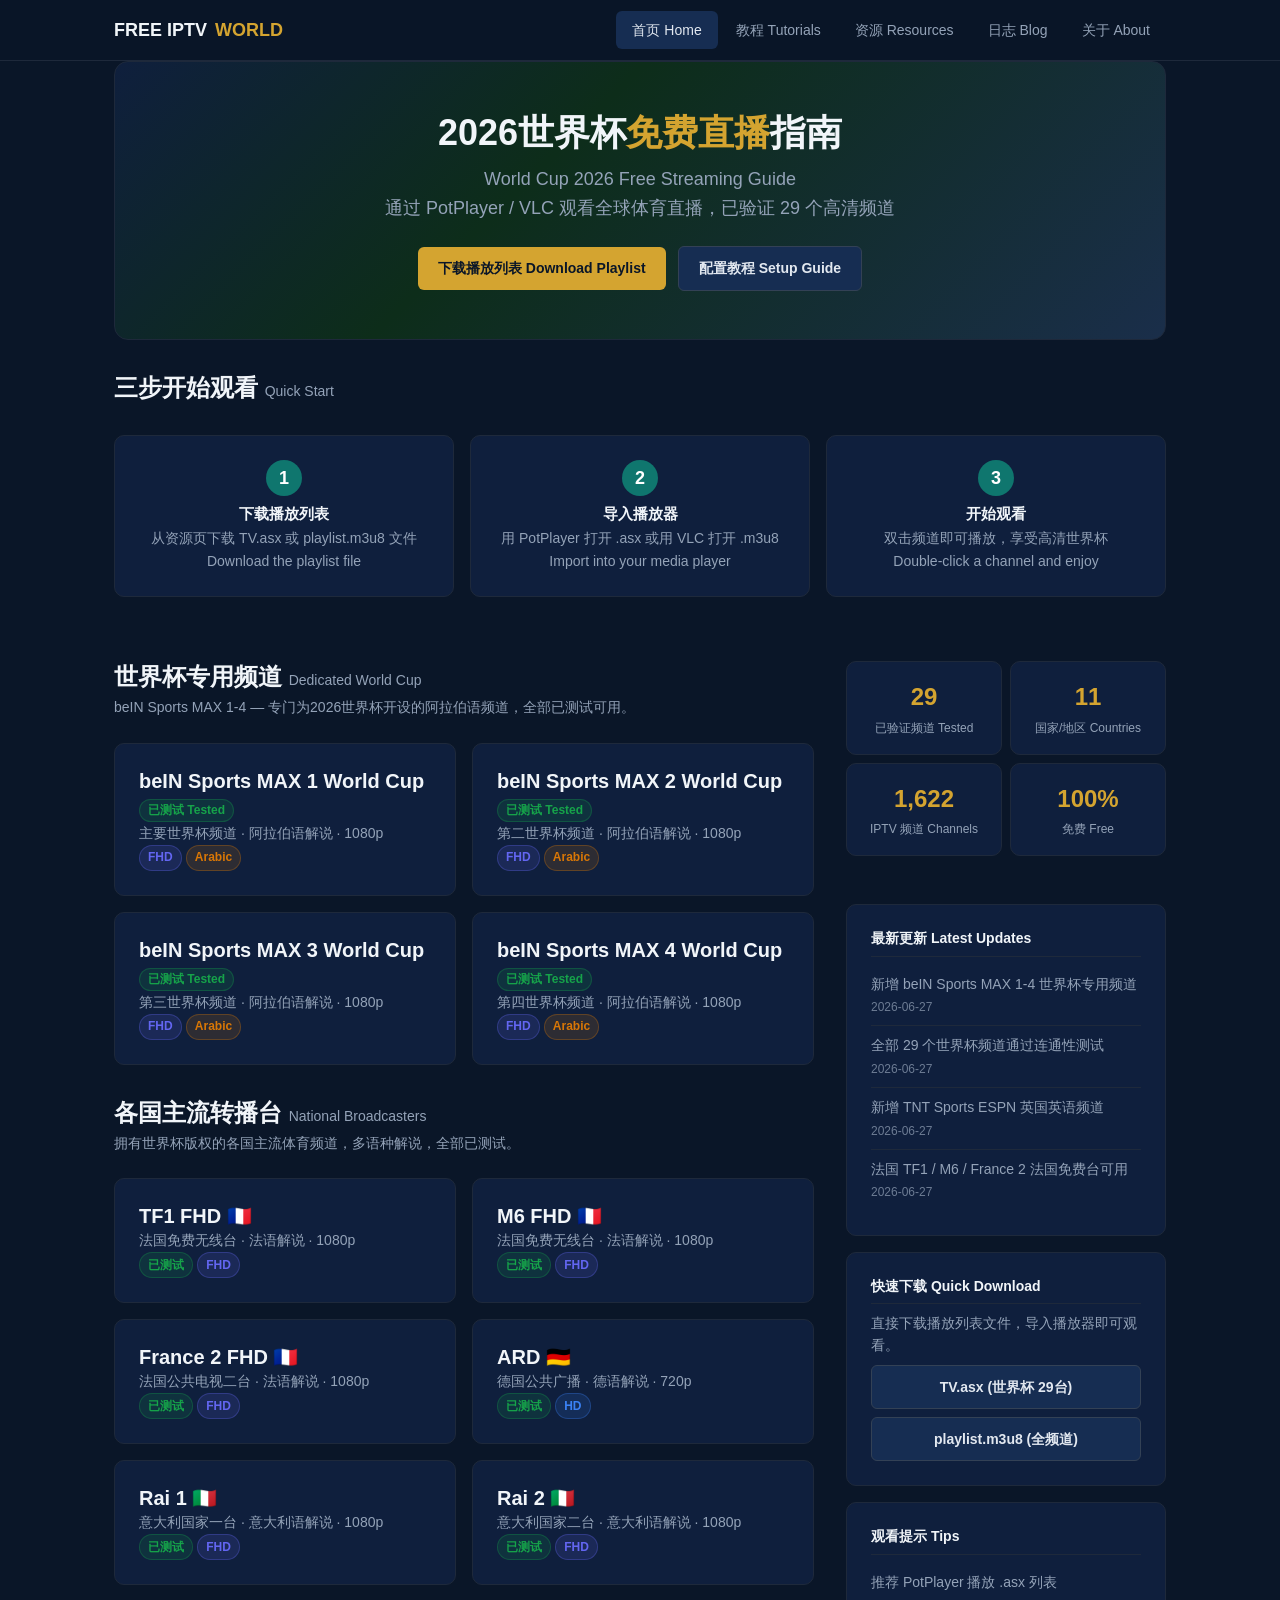
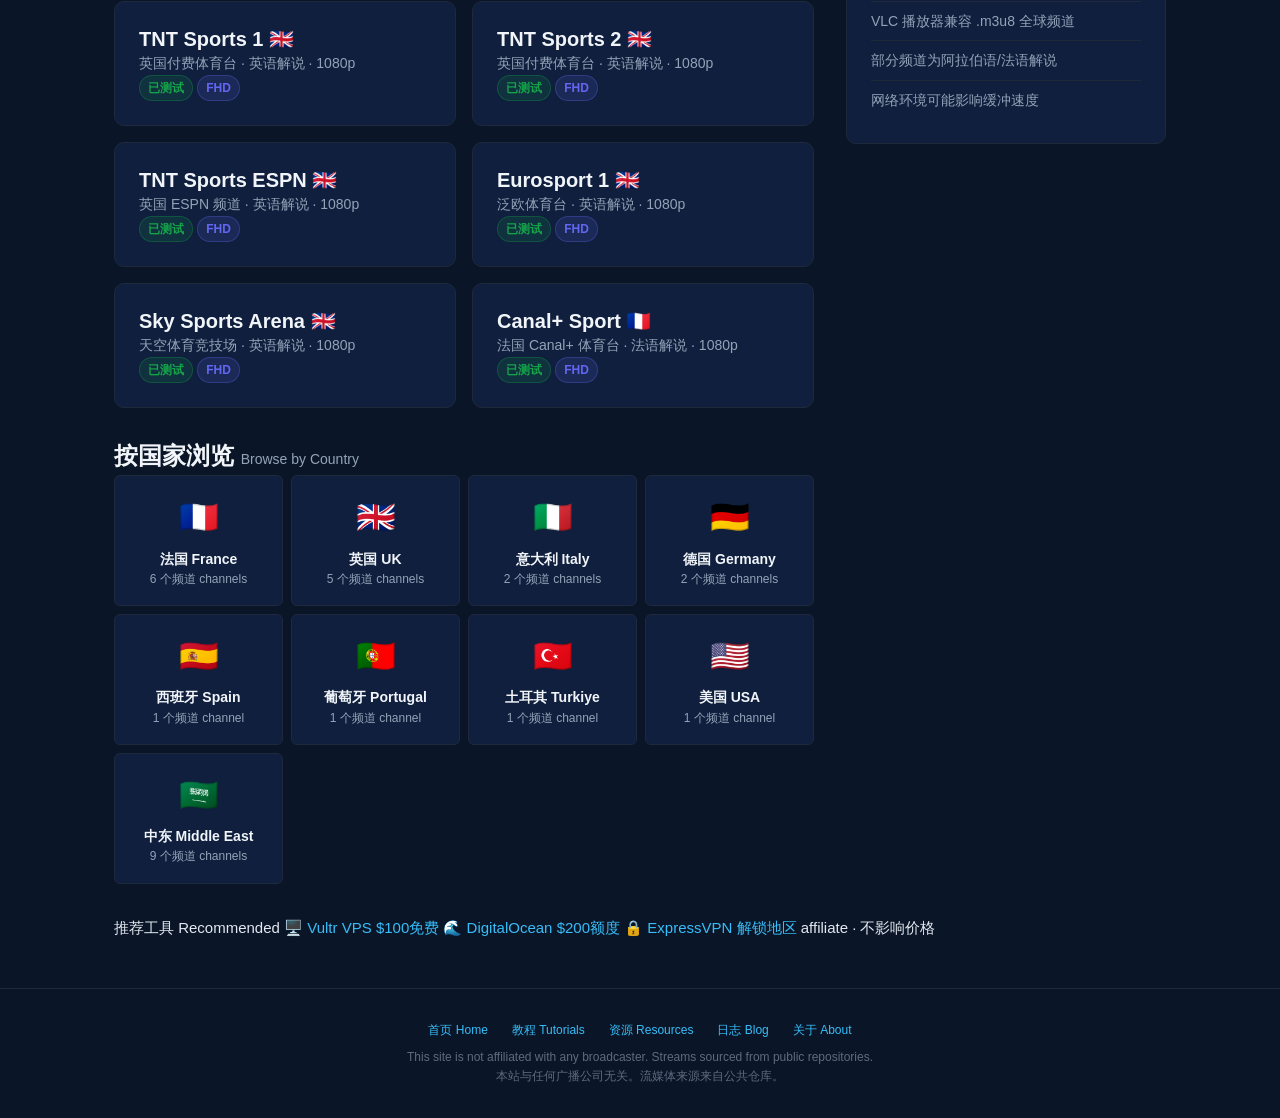
==== commit 3a4f6be1: "fix: clean up html structure and verification meta tag" ====
--- a/index.html
+++ b/index.html
@@ -1,5 +1,5 @@
-﻿<!DOCTYPE html> <html lang="zh-CN"> <head> <meta charset="UTF-8"> <meta name="viewport" content="width=device-width, initial-scale=1.0"> <title>2026世界杯免费直播指南 — World Cup 2026 Free Streaming Guide</title> <meta name="description" content="免费的2026世界杯IPTV直播指南，支持PotPlayer/VLC播放。已验证29个频道，覆盖11个国家。Free World Cup 2026 IPTV streaming guide with tested channels."> <meta name="keywords" content="世界杯直播,2026世界杯,免费IPTV,PotPlayer IPTV,VLC IPTV,beIN Sports,M3U播放列表,ASX播放列表,体育直播,足球直播,World Cup streaming,free IPTV"> <meta name="google-site-verification" content="oy1Trs8hwXCSmtmpaNyS3XWXHK1Cj7F7E07pHYP0jb4" />
- href="https://mmwei258.github.io/"> <link rel="alternate" hreflang="en" href="https://mmwei258.github.io/index.html"> <link rel="alternate" hreflang="zh-CN" href="https://mmwei258.github.io/index.html"> <meta property="og:title" content="2026世界杯免费直播指南 — World Cup 2026 Free Streaming Guide"> <meta property="og:description" content="免费的2026世界杯IPTV直播指南，支持PotPlayer/VLC播放。已验证29个频道，覆盖11个国家。"> <meta property="og:url" content="https://mmwei258.github.io/"> <meta property="og:type" content="website"> <meta property="og:locale" content="zh_CN"> <meta property="og:locale:alternate" content="en_US"> <meta name="twitter:card" content="summary_large_image"> <meta name="twitter:title" content="2026世界杯免费直播指南"> <meta name="twitter:description" content="免费IPTV世界杯直播指南，已验证29个频道，覆盖11个国家。"> <script type="application/ld+json"> {   "@context": "https://schema.org",   "@type": "WebSite",   "name": "FREE IPTV WORLD — 2026世界杯直播指南",   "description": "免费的2026世界杯IPTV直播指南，支持PotPlayer/VLC播放。已验证29个频道，覆盖11个国家。",   "url": "https://mmwei258.github.io/",   "inLanguage": ["zh-CN", "en-US"] } </script> <link rel="stylesheet" href="css/style.css"> <!-- Google tag (gtag.js) -->
+﻿<!DOCTYPE html> <html lang="zh-CN"> <head> <meta charset="UTF-8">
+  <meta name="google-site-verification" content="oy1Trs8hwXCSmtmpaNyS3XWXHK1Cj7F7E07pHYP0jb4" /> <meta name="viewport" content="width=device-width, initial-scale=1.0"> <title>2026世界杯免费直播指南 — World Cup 2026 Free Streaming Guide</title> <meta name="description" content="免费的2026世界杯IPTV直播指南，支持PotPlayer/VLC播放。已验证29个频道，覆盖11个国家。Free World Cup 2026 IPTV streaming guide with tested channels."> <meta name="keywords" content="世界杯直播,2026世界杯,免费IPTV,PotPlayer IPTV,VLC IPTV,beIN Sports,M3U播放列表,ASX播放列表,体育直播,足球直播,World Cup streaming,free IPTV"> <link rel="canonical" href="https://mmwei258.github.io/"> <link rel="alternate" hreflang="en" <link rel="canonical" href="https://mmwei258.github.io/index.html"> <link rel="alternate" hreflang="zh-CN" <link rel="canonical" href="https://mmwei258.github.io/index.html"> <meta property="og:title" content="2026世界杯免费直播指南 — World Cup 2026 Free Streaming Guide"> <meta property="og:description" content="免费的2026世界杯IPTV直播指南，支持PotPlayer/VLC播放。已验证29个频道，覆盖11个国家。"> <meta property="og:url" content="https://mmwei258.github.io/"> <meta property="og:type" content="website"> <meta property="og:locale" content="zh_CN"> <meta property="og:locale:alternate" content="en_US"> <meta name="twitter:card" content="summary_large_image"> <meta name="twitter:title" content="2026世界杯免费直播指南"> <meta name="twitter:description" content="免费IPTV世界杯直播指南，已验证29个频道，覆盖11个国家。"> <script type="application/ld+json"> {   "@context": "https://schema.org",   "@type": "WebSite",   "name": "FREE IPTV WORLD — 2026世界杯直播指南",   "description": "免费的2026世界杯IPTV直播指南，支持PotPlayer/VLC播放。已验证29个频道，覆盖11个国家。",   "url": "https://mmwei258.github.io/",   "inLanguage": ["zh-CN", "en-US"] } </script> <link rel="stylesheet" href="css/style.css"> <!-- Google tag (gtag.js) -->
 <script async src="https://www.googletagmanager.com/gtag/js?id=G-9C7QN176VE"></script>
 <script>
   window.dataLayer = window.dataLayer || [];
